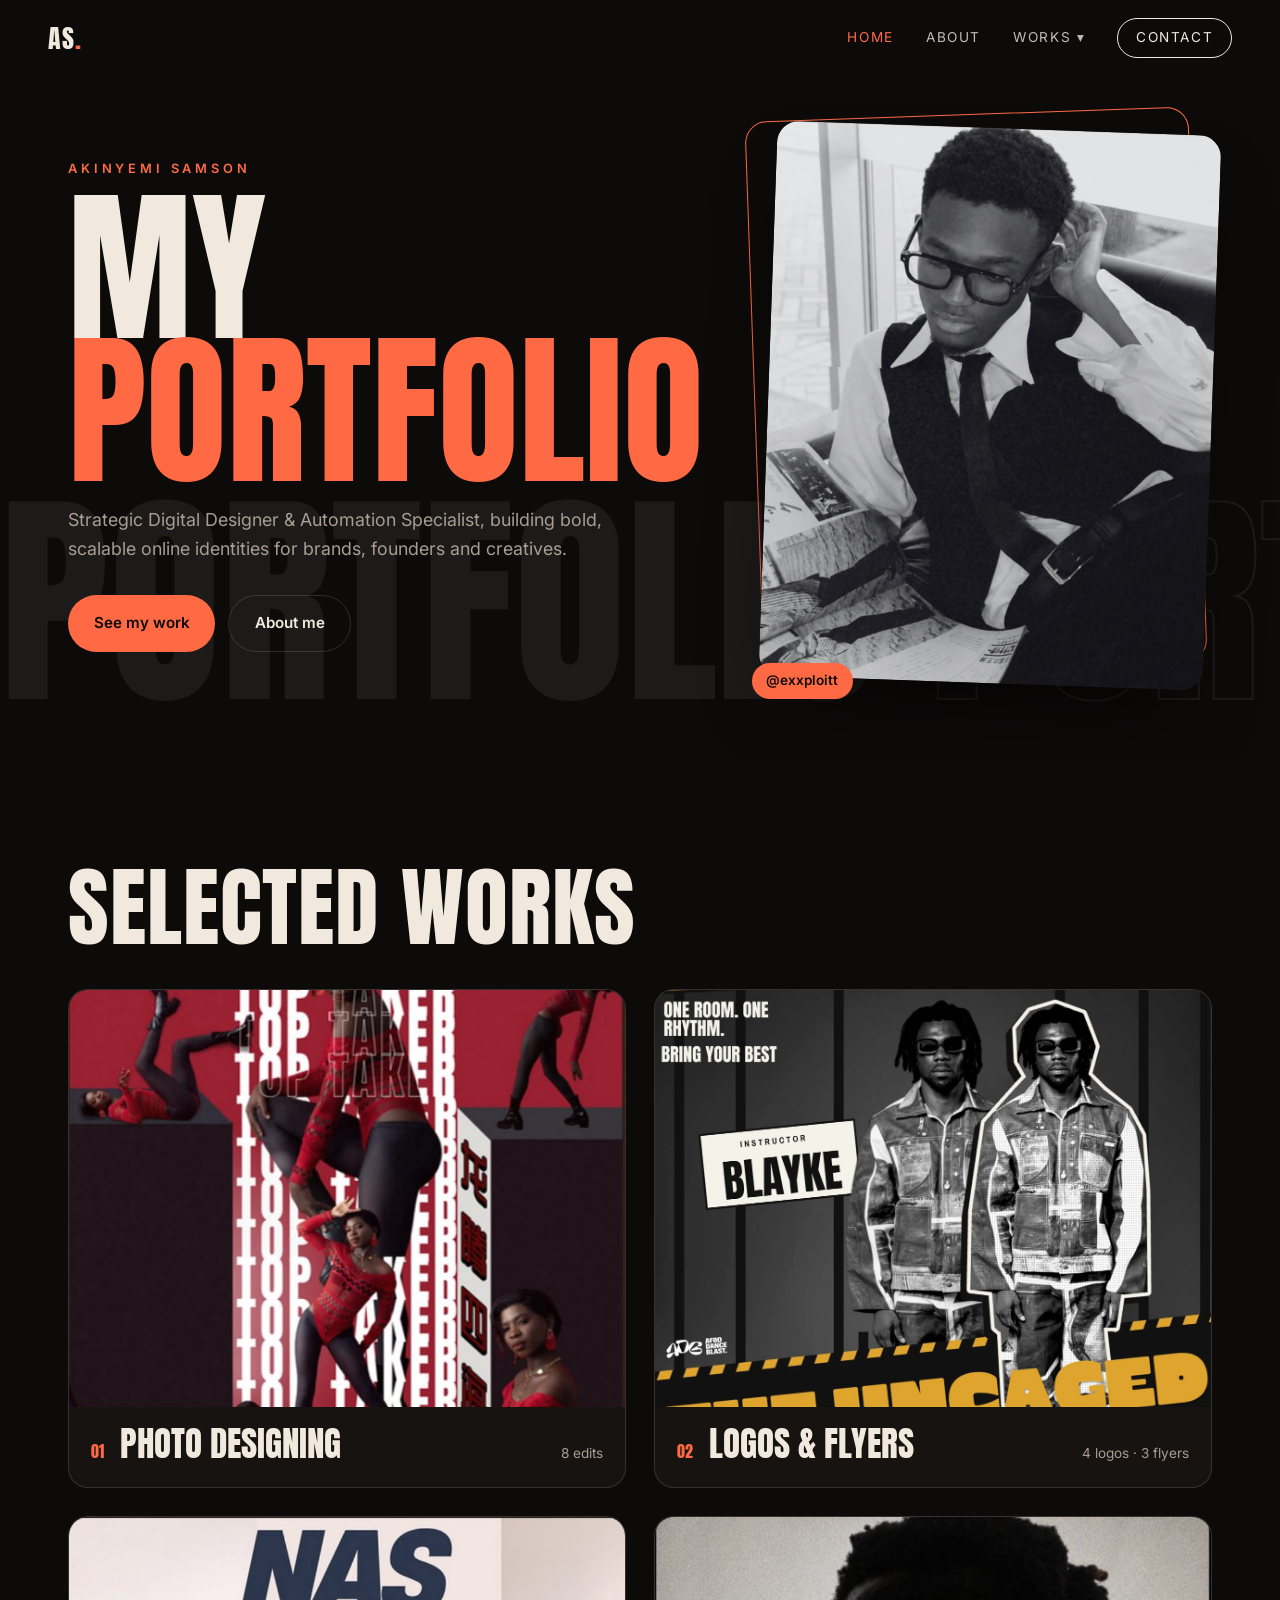
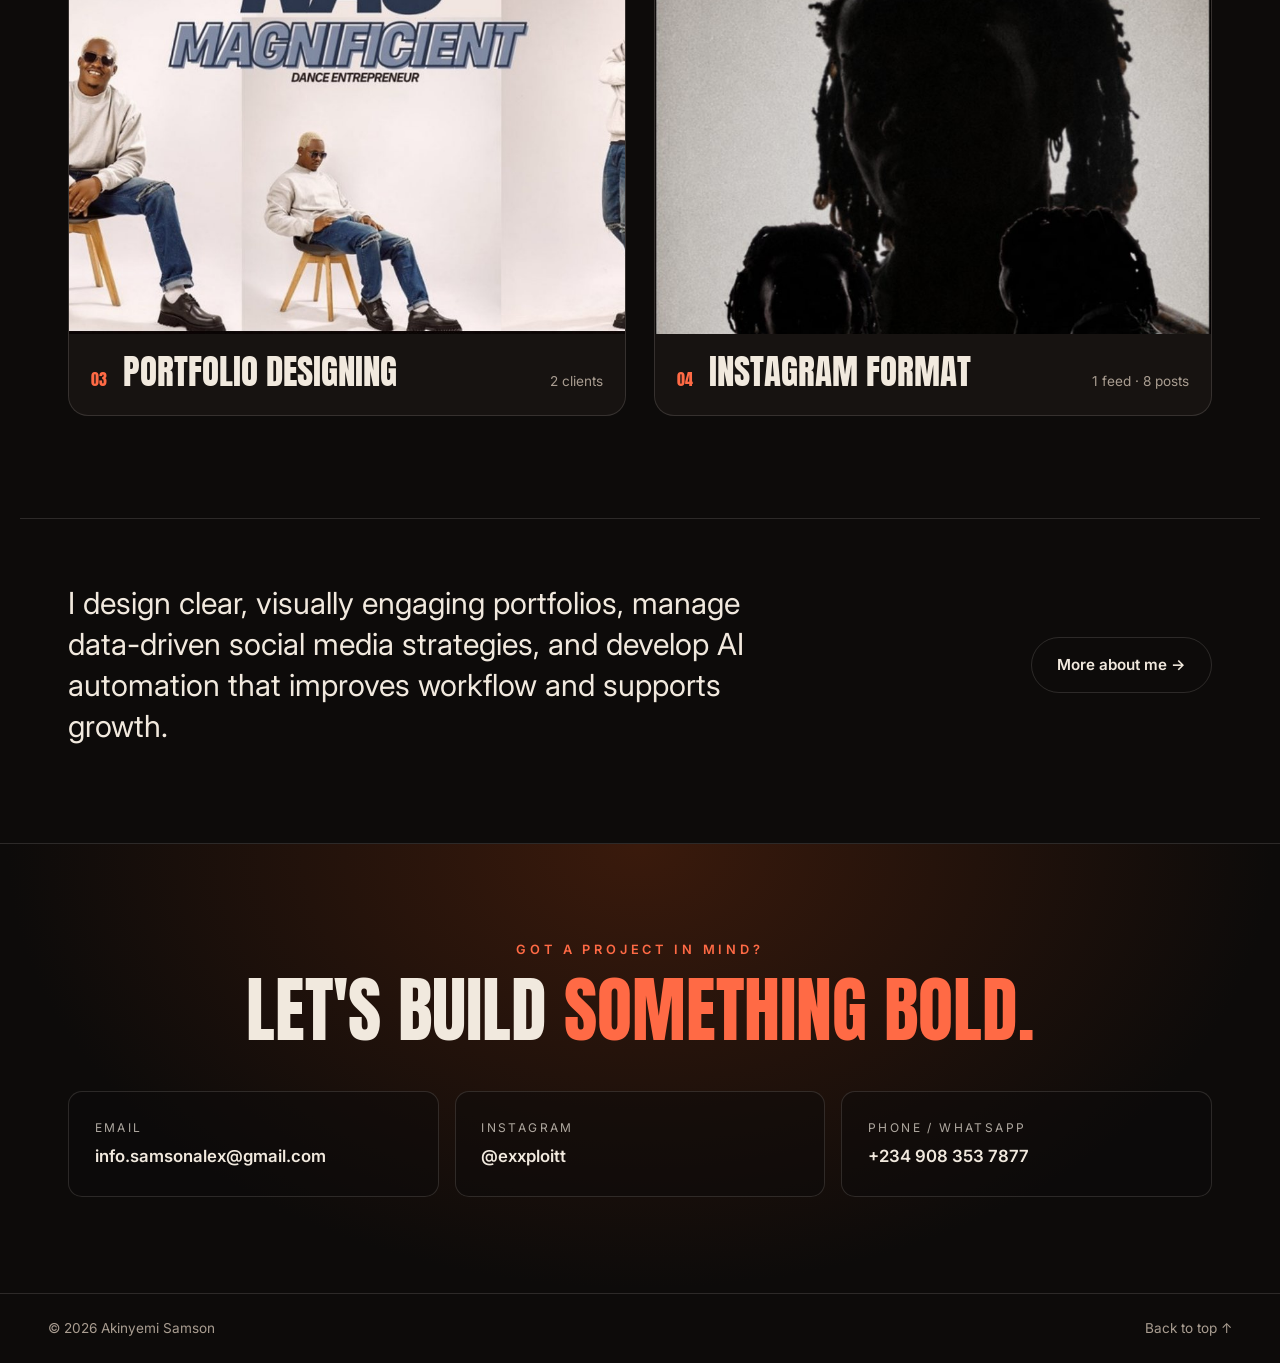
==== index.html @ 9a8104a0 "Split portfolio into separate pages with Works dropdown Home, About, Contact and one page per work c" ====
<!doctype html>
<html lang="en">
<head>
  <meta charset="utf-8" />
  <meta name="viewport" content="width=device-width, initial-scale=1" />
  <title>Akinyemi Samson — Portfolio</title>
  <meta name="description" content="Strategic Digital Designer and Automation Specialist. Brand rebranding, photo design, portfolios, websites and AI automation." />
  <meta property="og:title" content="Akinyemi Samson — Portfolio" />
  <meta property="og:description" content="Strategic Digital Designer and Automation Specialist. Brand rebranding, photo design, portfolios, websites and AI automation." />
  <meta property="og:image" content="assets/img/portrait.jpg" />
  <link rel="preconnect" href="https://fonts.googleapis.com" />
  <link rel="preconnect" href="https://fonts.gstatic.com" crossorigin />
  <link href="https://fonts.googleapis.com/css2?family=Anton&family=Inter:wght@400;500;600&display=swap" rel="stylesheet" />
  <link rel="stylesheet" href="styles.css" />
</head>
<body>
  <span id="top"></span>
  <header class="nav" id="nav">
    <a href="index.html" class="nav__logo">AS<span>.</span></a>
    <button class="nav__toggle" aria-label="Open menu" aria-expanded="false">
      <span></span><span></span>
    </button>
    <nav class="nav__links" aria-label="Main">
      <a href="index.html" aria-current="page">Home</a>
      <a href="about.html">About</a>
      <div class="nav__group">
        <button class="nav__works" aria-expanded="false" aria-haspopup="true">Works <span aria-hidden="true">▾</span></button>
        <ul class="nav__sub">
          <li><a href="photo-designing.html">Photo Designing</a></li>
          <li><a href="logos-flyers.html">Logos &amp; Flyers</a></li>
          <li><a href="portfolio-designing.html">Portfolio Designing</a></li>
          <li><a href="instagram-format.html">Instagram Format</a></li>
        </ul>
      </div>
      <a href="contact.html" class="nav__cta">Contact</a>
    </nav>
  </header>
  <main>
    <section class="hero">
      <div class="hero__marquee" aria-hidden="true">
        <div class="marquee__track">
          <span>PORTFOLIO</span><span class="outline">PORTFOLIO</span><span>PORTFOLIO</span><span class="outline">PORTFOLIO</span>
          <span>PORTFOLIO</span><span class="outline">PORTFOLIO</span><span>PORTFOLIO</span><span class="outline">PORTFOLIO</span>
        </div>
      </div>
      <div class="hero__inner">
        <div class="hero__text">
          <p class="eyebrow reveal">Akinyemi Samson</p>
          <h1 class="hero__title reveal">My<br /><span>Portfolio</span></h1>
          <p class="hero__sub reveal">Strategic Digital Designer &amp; Automation Specialist, building bold, scalable online identities for brands, founders and creatives.</p>
          <div class="hero__actions reveal">
            <a href="#works" class="btn btn--solid">See my work</a>
            <a href="about.html" class="btn btn--ghost">About me</a>
          </div>
        </div>
        <figure class="hero__photo reveal">
          <div class="frame">
            <img src="assets/img/portrait.jpg" alt="Portrait of Akinyemi Samson" onerror="this.parentElement.classList.add('is-empty')" />
            <span class="frame__label">portrait.jpg</span>
          </div>
          <figcaption>@exxploitt</figcaption>
        </figure>
      </div>
    </section>

    <section class="works" id="works">
      <div class="container">
        <h2 class="section-title reveal">Selected Works</h2>
        <div class="work-cards">
          <a class="work-card reveal" href="photo-designing.html">
            <div class="work-card__img"><img src="assets/img/photo/07.jpg" alt="" loading="lazy" /></div>
            <div class="work-card__meta">
              <span class="work-card__num">01</span>
              <h3>Photo Designing</h3>
              <span class="work-card__count">8 edits</span>
            </div>
          </a>
          <a class="work-card reveal" href="logos-flyers.html">
            <div class="work-card__img"><img src="assets/img/logos/flyer-3.jpg" alt="" loading="lazy" /></div>
            <div class="work-card__meta">
              <span class="work-card__num">02</span>
              <h3>Logos &amp; Flyers</h3>
              <span class="work-card__count">4 logos · 3 flyers</span>
            </div>
          </a>
          <a class="work-card reveal" href="portfolio-designing.html">
            <div class="work-card__img"><img src="assets/img/portfolio/nasir-1.jpg" alt="" loading="lazy" /></div>
            <div class="work-card__meta">
              <span class="work-card__num">03</span>
              <h3>Portfolio Designing</h3>
              <span class="work-card__count">2 clients</span>
            </div>
          </a>
          <a class="work-card reveal" href="instagram-format.html">
            <div class="work-card__img"><img src="assets/img/instagram/mockup.jpg" alt="" loading="lazy" /></div>
            <div class="work-card__meta">
              <span class="work-card__num">04</span>
              <h3>Instagram Format</h3>
              <span class="work-card__count">1 feed · 8 posts</span>
            </div>
          </a>
        </div>
      </div>
    </section>

    <section class="teaser">
      <div class="container teaser__inner">
        <p class="teaser__quote reveal">I design clear, visually engaging portfolios, manage data-driven social media strategies, and develop AI automation that improves workflow and supports growth.</p>
        <a href="about.html" class="btn btn--ghost reveal">More about me →</a>
      </div>
    </section>
    <section class="contact contact--band">
      <div class="container">
        <p class="eyebrow reveal">Got a project in mind?</p>
        <h2 class="contact__title contact__title--sm reveal">Let's build <span>something bold.</span></h2>
        <div class="contact__links">
          <a class="contact__card reveal" href="mailto:info.samsonalex@gmail.com">
            <span class="contact__label">Email</span>
            <span class="contact__value">info.samsonalex@gmail.com</span>
          </a>
          <a class="contact__card reveal" href="https://instagram.com/exxploitt" target="_blank" rel="noopener">
            <span class="contact__label">Instagram</span>
            <span class="contact__value">@exxploitt</span>
          </a>
          <a class="contact__card reveal" href="https://wa.me/2349083537877" target="_blank" rel="noopener">
            <span class="contact__label">Phone / WhatsApp</span>
            <span class="contact__value">+234 908 353 7877</span>
          </a>
        </div>
      </div>
    </section>
  </main>

  <footer class="footer">
    <p>© <span id="year"></span> Akinyemi Samson</p>
    <a href="#top">Back to top ↑</a>
  </footer>

  <div class="lightbox" id="lightbox" aria-hidden="true">
    <button class="lightbox__close" aria-label="Close">×</button>
    <img alt="" />
  </div>

  <script src="script.js"></script>
</body>
</html>
---- styles.css ----
:root {
  --ink: #0d0b0a;
  --ink-2: #171311;
  --cream: #f1e9de;
  --muted: #a99d91;
  --rust: #7a3517;
  --rust-2: #a24a22;
  --coral: #ff6a45;
  --line: rgba(241, 233, 222, 0.14);
  --display: "Anton", Impact, "Arial Narrow", sans-serif;
  --body: "Inter", system-ui, -apple-system, sans-serif;
  --gutter: clamp(16px, 4vw, 48px);
  --radius: 14px;
}

* { box-sizing: border-box; margin: 0; padding: 0; }
html { scroll-behavior: smooth; }
body {
  background: var(--ink);
  color: var(--cream);
  font-family: var(--body);
  line-height: 1.6;
  overflow-x: hidden;
  -webkit-font-smoothing: antialiased;
}
img { display: block; max-width: 100%; }
a { color: inherit; text-decoration: none; }
button { font: inherit; color: inherit; background: none; border: 0; cursor: pointer; }

.container { width: min(1240px, 100%); margin: 0 auto; padding: 0 var(--gutter); }
.eyebrow { font-size: .8rem; letter-spacing: .3em; text-transform: uppercase; color: var(--coral); font-weight: 600; }
.section-title {
  font-family: var(--display); font-weight: 400; text-transform: uppercase;
  font-size: clamp(2.6rem, 7vw, 5.5rem); line-height: .95; letter-spacing: .01em;
}

/* ---------- Buttons ---------- */
.btn {
  display: inline-flex; align-items: center; gap: .5rem;
  padding: .95rem 1.6rem; border-radius: 999px;
  font-weight: 600; font-size: .95rem; transition: transform .25s, background .25s, color .25s;
}
.btn:hover { transform: translateY(-2px); }
.btn--solid { background: var(--coral); color: var(--ink); }
.btn--solid:hover { background: var(--cream); }
.btn--ghost { border: 1px solid var(--line); }
.btn--ghost:hover { border-color: var(--cream); }

/* ---------- Nav ---------- */
.nav {
  position: fixed; inset: 0 0 auto 0; z-index: 50;
  display: flex; align-items: center; justify-content: space-between;
  padding: 1.1rem var(--gutter);
  transition: background .3s, padding .3s, backdrop-filter .3s;
}
.nav.is-scrolled { background: rgba(13, 11, 10, .78); backdrop-filter: blur(12px); padding-block: .75rem; border-bottom: 1px solid var(--line); }
.nav__logo { font-family: var(--display); font-size: 1.6rem; letter-spacing: .04em; }
.nav__logo span { color: var(--coral); }
.nav__links { display: flex; gap: 2rem; align-items: center; font-size: .85rem; text-transform: uppercase; letter-spacing: .12em; }
.nav__links a { position: relative; opacity: .8; transition: opacity .2s; }
.nav__links a:hover { opacity: 1; }
.nav__links a:not(.nav__cta)::after {
  content: ""; position: absolute; left: 0; bottom: -4px; height: 1px; width: 100%;
  background: var(--coral); transform: scaleX(0); transform-origin: left; transition: transform .3s;
}
.nav__links a:hover::after { transform: scaleX(1); }
.nav__cta { border: 1px solid var(--cream); padding: .5rem 1.1rem; border-radius: 999px; opacity: 1 !important; }
.nav__cta:hover { background: var(--cream); color: var(--ink); }
.nav__toggle { display: none; width: 32px; height: 24px; position: relative; }
.nav__toggle span { position: absolute; left: 0; right: 0; height: 2px; background: var(--cream); transition: transform .3s, top .3s; }
.nav__toggle span:first-child { top: 6px; }
.nav__toggle span:last-child { top: 16px; }

/* ---------- Image frames ---------- */
.frame {
  position: relative; overflow: hidden; border-radius: var(--radius);
  background: var(--ink-2); max-width: 100%;
}
.frame img { width: 100%; height: 100%; object-fit: cover; transition: transform .6s cubic-bezier(.2,.7,.2,1); }
.frame__label { display: none; }
.frame.is-empty {
  min-height: 220px;
  background:
    repeating-linear-gradient(135deg, transparent 0 14px, rgba(241,233,222,.04) 14px 15px),
    linear-gradient(160deg, #241b16, #120f0d);
  border: 1px dashed rgba(241,233,222,.18);
  display: grid; place-items: center;
}
.frame.is-empty img { display: none; }
.frame.is-empty .frame__label { display: block; font-size: .75rem; color: var(--muted); letter-spacing: .08em; }

/* ---------- Hero ---------- */
.hero { position: relative; min-height: 100vh; min-height: 100svh; display: flex; flex-direction: column; justify-content: center; padding: 7rem 0 4rem; overflow: hidden; }
.hero__marquee { position: absolute; inset: auto 0 6%; opacity: .07; pointer-events: none; }
.marquee__track { display: flex; gap: 3rem; width: max-content; animation: marquee 40s linear infinite; }
.marquee__track span { font-family: var(--display); font-size: clamp(6rem, 18vw, 16rem); line-height: 1; }
.marquee__track .outline { color: transparent; -webkit-text-stroke: 2px var(--cream); }
@keyframes marquee { to { transform: translateX(-50%); } }

.hero__inner {
  width: min(1240px, 100%); margin: 0 auto; padding: 0 var(--gutter);
  display: grid; grid-template-columns: 1.25fr 1fr; gap: clamp(2rem, 5vw, 5rem); align-items: center;
  position: relative;
}
.hero__title {
  font-family: var(--display); font-weight: 400; text-transform: uppercase;
  font-size: clamp(4.2rem, 13vw, 11rem); line-height: .86; margin: 1rem 0 1.5rem;
}
.hero__title span { color: var(--coral); }
.hero__sub { max-width: 34rem; color: var(--muted); font-size: clamp(1rem, 1.4vw, 1.15rem); }
.hero__actions { display: flex; flex-wrap: wrap; gap: .8rem; margin-top: 2rem; }
.hero__photo { position: relative; }
.hero__photo .frame { aspect-ratio: 4/5; border-radius: 22px; transform: rotate(2deg); box-shadow: 0 40px 80px -30px rgba(0,0,0,.8); }
.hero__photo::before {
  content: ""; position: absolute; inset: -14px 14px 14px -14px; border: 1px solid var(--coral); border-radius: 22px; transform: rotate(-2deg);
}
.hero__photo figcaption {
  position: absolute; bottom: -1rem; left: -1rem; background: var(--coral); color: var(--ink);
  font-weight: 600; font-size: .85rem; padding: .45rem .9rem; border-radius: 999px;
}
.hero__scroll { position: absolute; bottom: 1.5rem; left: 50%; transform: translateX(-50%); font-size: .75rem; letter-spacing: .25em; text-transform: uppercase; color: var(--muted); animation: bob 2s ease-in-out infinite; }
@keyframes bob { 50% { transform: translate(-50%, 6px); } }

/* ---------- About ---------- */
.about { padding: clamp(5rem, 10vw, 9rem) 0; background: linear-gradient(180deg, var(--ink), #1a110c 60%, var(--ink)); }
.about__grid { display: grid; grid-template-columns: .8fr 1.2fr; gap: clamp(2rem, 6vw, 6rem); align-items: center; }
.about__photo .frame { aspect-ratio: 3/4; }
.about__text .section-title { margin-bottom: 1.5rem; }
.about__text p { color: var(--muted); margin-bottom: 1.1rem; max-width: 40rem; }
.about__text .lead { color: var(--cream); font-size: clamp(1.15rem, 1.8vw, 1.45rem); line-height: 1.45; }

.services { display: grid; grid-template-columns: repeat(4, minmax(0, 1fr)); gap: 1px; margin-top: clamp(4rem, 8vw, 6rem); background: var(--line); border: 1px solid var(--line); border-radius: var(--radius); overflow: hidden; }
.service { background: var(--ink); padding: 2rem 1.6rem; transition: background .3s; }
.service:hover { background: var(--rust); }
.service__num { font-family: var(--display); color: var(--coral); font-size: 1.1rem; }
.service:hover .service__num { color: var(--cream); }
.service h3 { font-family: var(--display); font-weight: 400; text-transform: uppercase; font-size: 1.5rem; margin: .8rem 0 .5rem; line-height: 1.1; }
.service p { color: var(--muted); font-size: .92rem; }
.service:hover p { color: var(--cream); }

/* ---------- Works ---------- */
.works { padding: clamp(4rem, 8vw, 7rem) 0; }

.work-group { margin-bottom: clamp(4rem, 8vw, 6rem); }
.group-title {
  font-family: var(--display); font-weight: 400; text-transform: uppercase;
  font-size: clamp(1.8rem, 4vw, 3rem); display: flex; align-items: baseline; gap: 1rem;
  padding-bottom: 1rem; margin-bottom: 2rem; border-bottom: 1px solid var(--line);
}
.group-title span { font-size: .45em; color: var(--coral); }

.tile { cursor: zoom-in; }
.tile:hover .frame img { transform: scale(1.05); }
.tile figcaption { margin-top: .7rem; font-size: .85rem; color: var(--muted); text-transform: uppercase; letter-spacing: .1em; }

.masonry { columns: 4 220px; column-gap: 1rem; }
.masonry .tile { break-inside: avoid; margin-bottom: 1rem; }
.masonry .frame { height: auto; }

.work-group--rust {
  background: linear-gradient(160deg, var(--rust), #4b200d);
  border-radius: 24px; padding: clamp(1.5rem, 4vw, 3rem);
}
.work-group--rust .group-title { border-color: rgba(241,233,222,.25); }
.work-group--rust .group-title span { color: var(--cream); }
.logos { display: grid; grid-template-columns: repeat(4, minmax(0, 1fr)); gap: 1rem; margin-bottom: 1.5rem; }
.logo-tile { cursor: zoom-in; }
.logo-tile .frame { aspect-ratio: 372/538; box-shadow: 0 20px 40px -20px rgba(0,0,0,.6); }
.logo-tile:hover .frame img { transform: scale(1.05); }
.logo-tile .frame.is-empty { background: rgba(0,0,0,.25); }
.flyers { display: grid; grid-template-columns: repeat(3, minmax(0, 1fr)); gap: 1.5rem; }
.flyers .frame { aspect-ratio: 4/5; }
.flyers figcaption { color: var(--cream); opacity: .8; }

.case { padding: clamp(1.5rem, 3vw, 2.5rem); border: 1px solid var(--line); border-radius: 24px; margin-bottom: 1.5rem; background: var(--ink-2); }
.case__head { display: flex; flex-wrap: wrap; align-items: baseline; justify-content: space-between; gap: .5rem; margin-bottom: 1.5rem; }
.case__head h2 { font-family: var(--display); font-weight: 400; text-transform: uppercase; font-size: clamp(1.8rem, 4.5vw, 3.2rem); line-height: 1; }
.case__head p { color: var(--coral); text-transform: uppercase; letter-spacing: .2em; font-size: .8rem; font-weight: 600; }
.case__grid { display: grid; grid-template-columns: repeat(2, minmax(0, 1fr)); gap: 1rem; }
.case__grid .frame { aspect-ratio: 16/9; }

.insta { display: grid; grid-template-columns: minmax(0, 1fr) minmax(0, 2fr); gap: clamp(1.5rem, 4vw, 3rem); align-items: center; }
.insta__mockup .frame { border-radius: 28px; }
.insta__grid { display: grid; grid-template-columns: repeat(4, minmax(0, 1fr)); gap: 1rem; }
.insta__grid .frame { aspect-ratio: 418/522; border-radius: 10px; }

/* ---------- Contact ---------- */
.contact { padding: clamp(5rem, 10vw, 9rem) 0; background: radial-gradient(ellipse at top, #3a1a0c, var(--ink) 70%); text-align: center; }
.contact__title { font-family: var(--display); font-weight: 400; text-transform: uppercase; font-size: clamp(3rem, 10vw, 8rem); line-height: .92; margin: 1rem 0 3rem; }
.contact__title span { color: var(--coral); }
.contact__links { display: grid; grid-template-columns: repeat(3, minmax(0, 1fr)); gap: 1rem; text-align: left; }
.contact__card { display: flex; flex-direction: column; gap: .4rem; padding: 1.6rem; border: 1px solid var(--line); border-radius: var(--radius); background: rgba(13,11,10,.5); transition: all .3s; }
.contact__card:hover { background: var(--coral); color: var(--ink); border-color: var(--coral); transform: translateY(-4px); }
.contact__label { font-size: .75rem; letter-spacing: .2em; text-transform: uppercase; opacity: .7; }
.contact__value { font-weight: 600; font-size: 1.05rem; word-break: break-word; }

.footer { display: flex; justify-content: space-between; flex-wrap: wrap; gap: 1rem; padding: 1.5rem var(--gutter); border-top: 1px solid var(--line); color: var(--muted); font-size: .85rem; }
.footer a:hover { color: var(--cream); }

/* ---------- Lightbox ---------- */
.lightbox { position: fixed; inset: 0; z-index: 100; background: rgba(0,0,0,.92); display: grid; place-items: center; padding: 2rem; opacity: 0; pointer-events: none; transition: opacity .3s; }
.lightbox.is-open { opacity: 1; pointer-events: auto; }
.lightbox img { max-width: 100%; max-height: 90vh; border-radius: 10px; object-fit: contain; }
.lightbox__close { position: absolute; top: 1rem; right: 1.25rem; font-size: 2.4rem; line-height: 1; }

/* ---------- Multi-page additions ---------- */
.nav__links a[aria-current="page"] { opacity: 1; color: var(--coral); }
.nav__cta[aria-current="page"] { background: var(--cream); color: var(--ink); }
.nav__group { position: relative; }
.nav__works { text-transform: uppercase; letter-spacing: .12em; font-size: .85rem; opacity: .8; display: inline-flex; gap: .35rem; align-items: center; }
.nav__works:hover, .nav__group.is-current .nav__works { opacity: 1; }
.nav__group.is-current .nav__works { color: var(--coral); }
.nav__sub {
  list-style: none; position: absolute; top: calc(100% + .9rem); left: 50%; translate: -50% 0;
  min-width: 230px; padding: .5rem; background: var(--ink-2); border: 1px solid var(--line); border-radius: 12px;
  box-shadow: 0 24px 50px -20px rgba(0,0,0,.8);
  opacity: 0; visibility: hidden; transform: translateY(-6px); transition: opacity .2s, transform .2s, visibility .2s;
}
.nav__sub::before { content: ""; position: absolute; inset: -1rem 0 auto; height: 1rem; }
.nav__group:hover .nav__sub, .nav__group:focus-within .nav__sub, .nav__group.is-open .nav__sub { opacity: 1; visibility: visible; transform: none; }
.nav__sub a { display: block; padding: .65rem .9rem; border-radius: 8px; text-transform: none; letter-spacing: .02em; font-size: .92rem; }
.nav__sub a::after { display: none; }
.nav__sub a:hover { background: rgba(241,233,222,.07); }
a:focus-visible, button:focus-visible { outline: 2px solid var(--coral); outline-offset: 3px; border-radius: 4px; }

.hero { min-height: auto; padding: 8rem 0 5rem; }

.page-head { padding: clamp(8rem, 14vw, 11rem) 0 clamp(2.5rem, 5vw, 4rem); background: radial-gradient(ellipse at top left, #3a1a0c, var(--ink) 65%); }
.page-head .eyebrow a { color: var(--muted); }
.page-head .eyebrow a:hover { color: var(--cream); }
.page-head__title { font-family: var(--display); font-weight: 400; text-transform: uppercase; font-size: clamp(3.2rem, 11vw, 9rem); line-height: .9; margin: .8rem 0 1.2rem; text-wrap: balance; }
.page-head__intro { color: var(--muted); max-width: 40rem; font-size: clamp(1rem, 1.5vw, 1.2rem); }
.work-body { padding: clamp(2rem, 5vw, 4rem) 0 clamp(4rem, 8vw, 6rem); }
.work-body .logos { margin-bottom: clamp(3rem, 6vw, 4.5rem); }
.work-body .group-title { margin-top: 0; }

.works .section-title { margin-bottom: 2.5rem; }
.work-cards { display: grid; grid-template-columns: repeat(2, minmax(0, 1fr)); gap: clamp(1rem, 2.5vw, 1.75rem); }
.work-card { position: relative; display: block; border-radius: 20px; overflow: hidden; background: var(--ink-2); border: 1px solid var(--line); }
.work-card__img { aspect-ratio: 4/3; overflow: hidden; }
.work-card__img img { width: 100%; height: 100%; object-fit: cover; object-position: center 25%; transition: transform .7s cubic-bezier(.2,.7,.2,1), filter .5s; filter: saturate(.85); }
.work-card:hover .work-card__img img { transform: scale(1.05); filter: none; }
.work-card__meta { display: flex; align-items: baseline; gap: 1rem; flex-wrap: wrap; padding: 1.2rem 1.4rem 1.4rem; }
.work-card__num { font-family: var(--display); color: var(--coral); }
.work-card h3 { font-family: var(--display); font-weight: 400; text-transform: uppercase; font-size: clamp(1.5rem, 3vw, 2.2rem); line-height: 1; flex: 1; min-width: 0; }
.work-card__count { color: var(--muted); font-size: .85rem; }
.work-card:hover h3 { color: var(--coral); }

.teaser { padding: 0 0 clamp(4rem, 8vw, 6rem); }
.teaser__inner { display: flex; flex-wrap: wrap; align-items: center; justify-content: space-between; gap: 2rem; border-top: 1px solid var(--line); padding-top: clamp(2.5rem, 5vw, 4rem); }
.teaser__quote { font-size: clamp(1.2rem, 2.4vw, 1.9rem); line-height: 1.35; max-width: 46rem; min-width: 0; }

.next { display: grid; grid-template-columns: minmax(0, 1fr) minmax(0, 1fr); align-items: center; margin-top: clamp(3rem, 6vw, 5rem); border: 1px solid var(--line); border-radius: 24px; overflow: hidden; background: var(--ink-2); transition: border-color .3s; }
.next:hover { border-color: var(--coral); }
.next__text { padding: clamp(1.5rem, 4vw, 3rem); display: flex; flex-direction: column; gap: .6rem; }
.next__title { font-family: var(--display); text-transform: uppercase; font-size: clamp(1.8rem, 4.5vw, 3.4rem); line-height: 1; }
.next:hover .next__title { color: var(--coral); }
.next__img { height: clamp(220px, 26vw, 340px); overflow: hidden; }
.next__img img { width: 100%; height: 100%; object-fit: cover; object-position: center 25%; transition: transform .7s; }
.next:hover .next__img img { transform: scale(1.05); }

.contact--band { padding: clamp(4rem, 8vw, 6rem) 0; border-top: 1px solid var(--line); }
.contact__title--sm { font-size: clamp(2.4rem, 6vw, 4.5rem); }
.contact--page { min-height: 80vh; display: flex; align-items: center; padding-top: clamp(8rem, 14vw, 11rem); }
.contact--page .container { width: min(1240px, 100%); }
.contact__intro { color: var(--muted); max-width: 36rem; margin: -1.5rem auto 3rem; }
.about--page { padding-top: clamp(8rem, 14vw, 10rem); }
.about--page .group-title { margin-top: clamp(4rem, 8vw, 6rem); }
.about--page .services { margin-top: 0; }

@media (max-width: 760px) {
  .nav__group { display: flex; flex-direction: column; align-items: center; gap: .6rem; }
  .nav__works { font-size: 1.1rem; pointer-events: none; }
  .nav__works span { display: none; }
  .nav__sub { position: static; translate: none; opacity: 1; visibility: visible; transform: none; background: none; border: 0; box-shadow: none; padding: 0; min-width: 0; text-align: center; }
  .nav__sub::before { display: none; }
  .nav__sub a { padding: .35rem; color: var(--muted); font-size: 1rem; }
  .work-cards, .next { grid-template-columns: minmax(0, 1fr); }
  .next__img { height: 200px; order: -1; }
}

/* ---------- Reveal animation ---------- */
.reveal { opacity: 0; transform: translateY(28px); transition: opacity .8s ease, transform .8s cubic-bezier(.2,.7,.2,1); }
.reveal.is-visible { opacity: 1; transform: none; }
@media (prefers-reduced-motion: reduce) {
  .reveal { opacity: 1; transform: none; transition: none; }
  .marquee__track, .hero__scroll { animation: none; }
  html { scroll-behavior: auto; }
}

/* ---------- Responsive ---------- */
@media (max-width: 960px) {
  .services { grid-template-columns: repeat(2, minmax(0, 1fr)); }
  .contact__links { grid-template-columns: minmax(0, 1fr); }
}
@media (max-width: 760px) {
  .nav__toggle { display: block; z-index: 2; }
  .nav__links {
    position: fixed; inset: 0; flex-direction: column; justify-content: center; gap: 2rem;
    background: var(--ink); font-size: 1.1rem; transform: translateY(-100%); transition: transform .4s cubic-bezier(.2,.7,.2,1);
  }
  .nav.is-open .nav__links { transform: none; }
  .nav.is-open .nav__toggle span:first-child { top: 11px; transform: rotate(45deg); }
  .nav.is-open .nav__toggle span:last-child { top: 11px; transform: rotate(-45deg); }

  .hero__inner { grid-template-columns: minmax(0, 1fr); }
  .hero__photo { max-width: 360px; margin: 1rem auto 0; width: 85%; }
  .about__grid { grid-template-columns: minmax(0, 1fr); }
  .about__photo { max-width: 420px; }
  .services { grid-template-columns: minmax(0, 1fr); }
  .logos { grid-template-columns: repeat(2, minmax(0, 1fr)); }
  .flyers, .case__grid { grid-template-columns: minmax(0, 1fr); }
  .masonry { columns: 2 140px; }
  .insta { grid-template-columns: minmax(0, 1fr); }
  .insta__mockup { max-width: 340px; margin: 0 auto; }
  .insta__grid { grid-template-columns: repeat(2, minmax(0, 1fr)); }
}
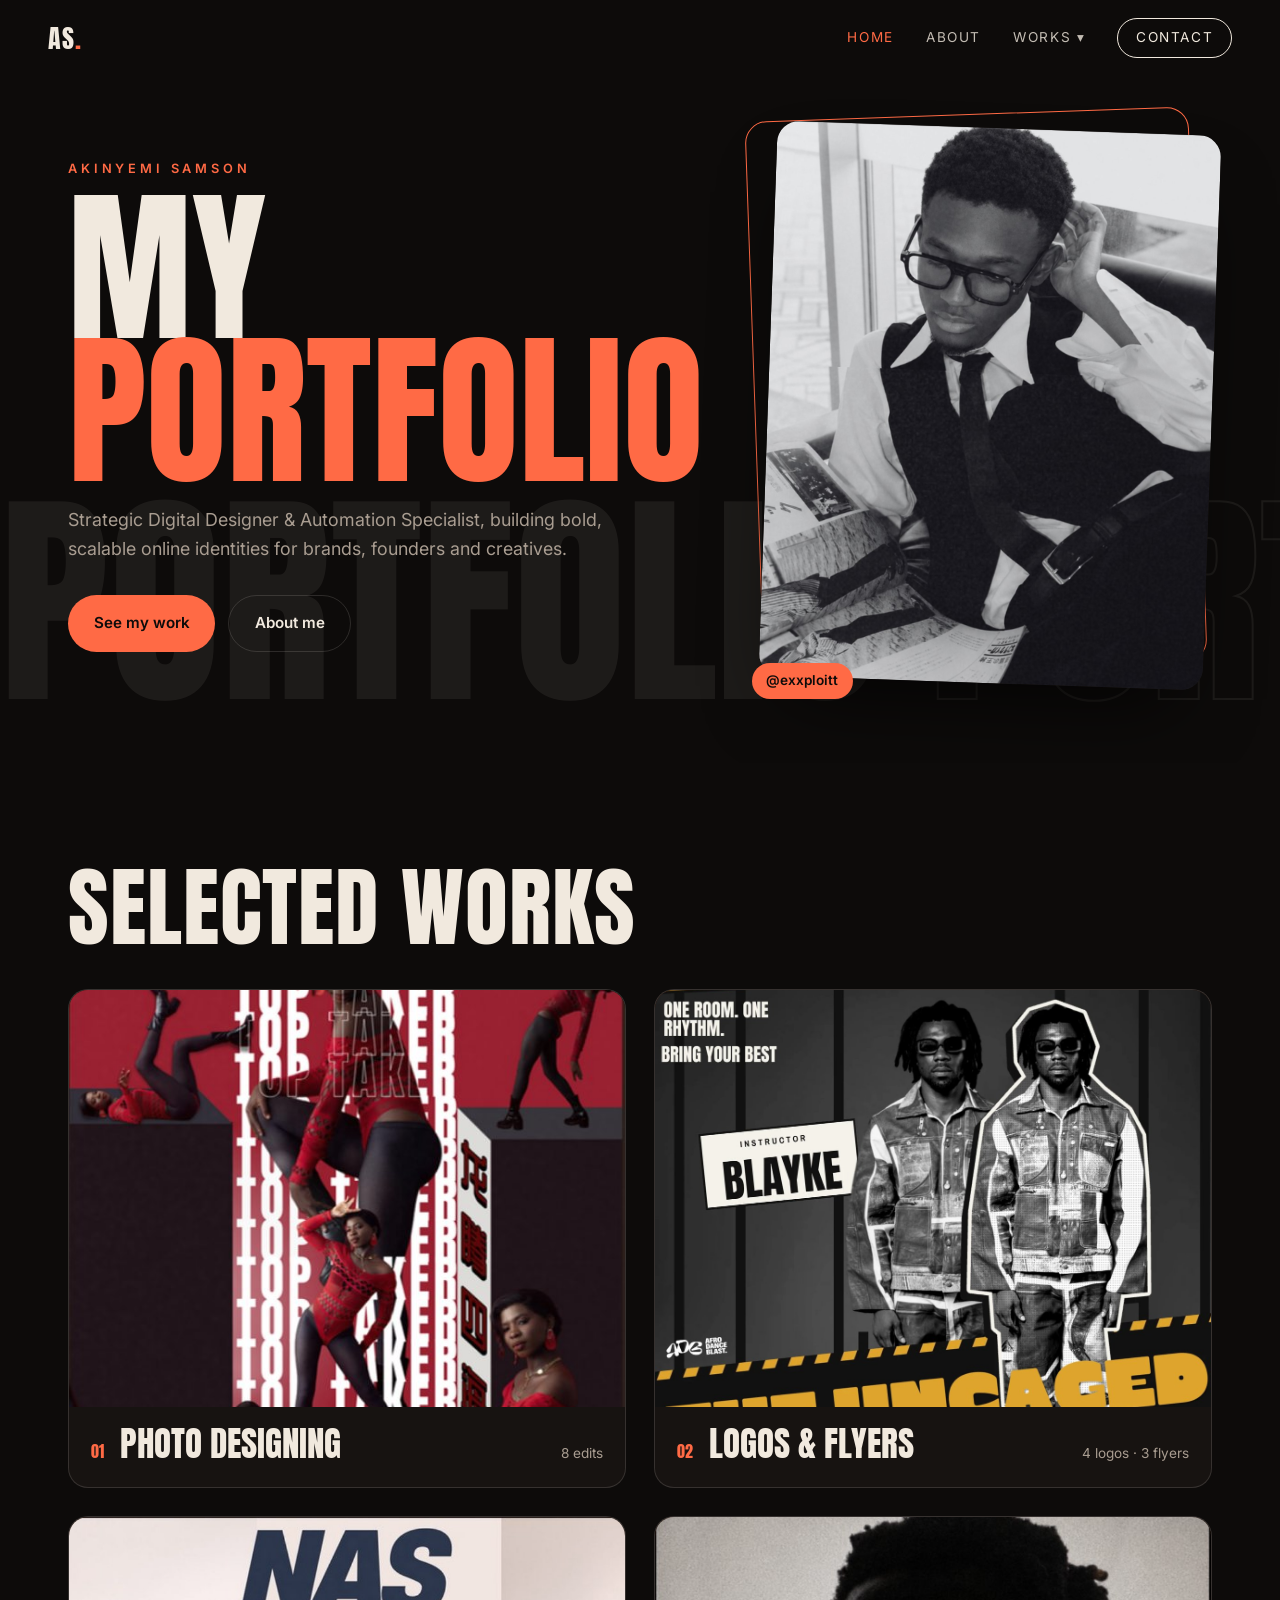
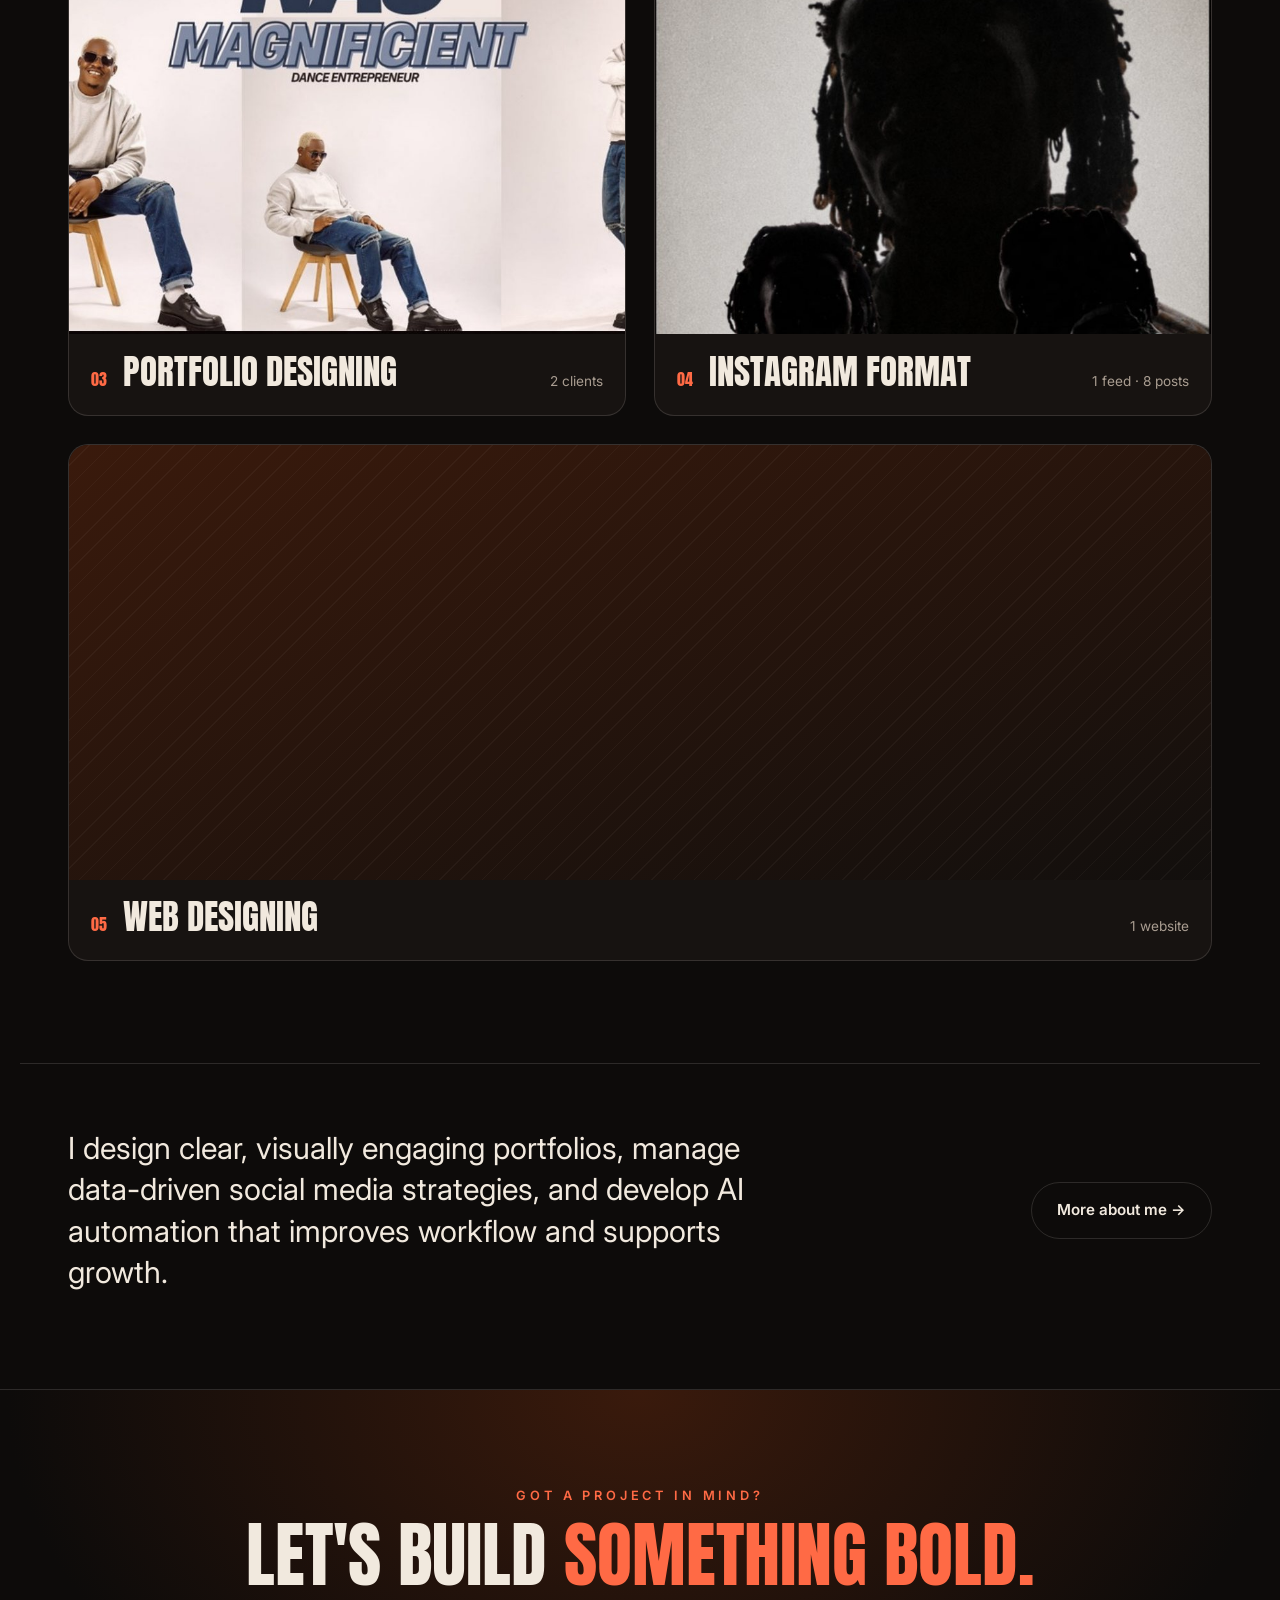
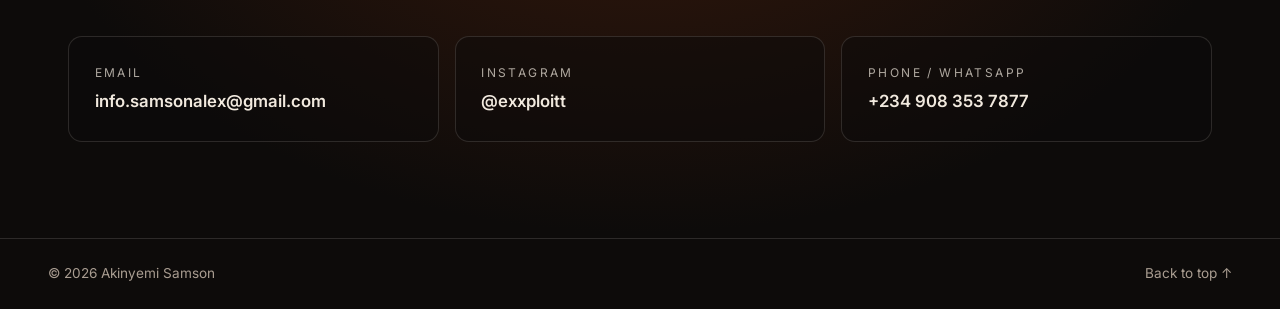
==== commit 01050c36: "Add Web Designing page with Dancers Asylum project Co-Authored-By: Claude Opus 5.5 <noreply@anthropi" ====
--- a/index.html
+++ b/index.html
@@ -30,6 +30,7 @@
           <li><a href="logos-flyers.html">Logos &amp; Flyers</a></li>
           <li><a href="portfolio-designing.html">Portfolio Designing</a></li>
           <li><a href="instagram-format.html">Instagram Format</a></li>
+          <li><a href="web-designing.html">Web Designing</a></li>
         </ul>
       </div>
       <a href="contact.html" class="nav__cta">Contact</a>
@@ -68,7 +69,7 @@
         <h2 class="section-title reveal">Selected Works</h2>
         <div class="work-cards">
           <a class="work-card reveal" href="photo-designing.html">
-            <div class="work-card__img"><img src="assets/img/photo/07.jpg" alt="" loading="lazy" /></div>
+            <div class="work-card__img"><img src="assets/img/photo/07.jpg" alt="" loading="lazy" onerror="this.remove()" /></div>
             <div class="work-card__meta">
               <span class="work-card__num">01</span>
               <h3>Photo Designing</h3>
@@ -76,7 +77,7 @@
             </div>
           </a>
           <a class="work-card reveal" href="logos-flyers.html">
-            <div class="work-card__img"><img src="assets/img/logos/flyer-3.jpg" alt="" loading="lazy" /></div>
+            <div class="work-card__img"><img src="assets/img/logos/flyer-3.jpg" alt="" loading="lazy" onerror="this.remove()" /></div>
             <div class="work-card__meta">
               <span class="work-card__num">02</span>
               <h3>Logos &amp; Flyers</h3>
@@ -84,7 +85,7 @@
             </div>
           </a>
           <a class="work-card reveal" href="portfolio-designing.html">
-            <div class="work-card__img"><img src="assets/img/portfolio/nasir-1.jpg" alt="" loading="lazy" /></div>
+            <div class="work-card__img"><img src="assets/img/portfolio/nasir-1.jpg" alt="" loading="lazy" onerror="this.remove()" /></div>
             <div class="work-card__meta">
               <span class="work-card__num">03</span>
               <h3>Portfolio Designing</h3>
@@ -92,11 +93,19 @@
             </div>
           </a>
           <a class="work-card reveal" href="instagram-format.html">
-            <div class="work-card__img"><img src="assets/img/instagram/mockup.jpg" alt="" loading="lazy" /></div>
+            <div class="work-card__img"><img src="assets/img/instagram/mockup.jpg" alt="" loading="lazy" onerror="this.remove()" /></div>
             <div class="work-card__meta">
               <span class="work-card__num">04</span>
               <h3>Instagram Format</h3>
               <span class="work-card__count">1 feed · 8 posts</span>
+            </div>
+          </a>
+          <a class="work-card work-card--wide reveal" href="web-designing.html">
+            <div class="work-card__img"><img src="assets/img/web/dancersasylum-desktop.jpg" alt="" loading="lazy" onerror="this.remove()" /></div>
+            <div class="work-card__meta">
+              <span class="work-card__num">05</span>
+              <h3>Web Designing</h3>
+              <span class="work-card__count">1 website</span>
             </div>
           </a>
         </div>
--- a/styles.css
+++ b/styles.css
@@ -315,3 +315,56 @@
   .insta__mockup { max-width: 340px; margin: 0 auto; }
   .insta__grid { grid-template-columns: repeat(2, minmax(0, 1fr)); }
 }
+
+/* ---------- Instagram link cards ---------- */
+.ig-links { margin-top: clamp(3.5rem, 7vw, 5.5rem); }
+.ig-links__head { display: flex; flex-wrap: wrap; align-items: baseline; justify-content: space-between; gap: 1rem; border-bottom: 1px solid var(--line); margin-bottom: 2rem; }
+.ig-links__head .group-title { border: 0; margin: 0; padding-bottom: 1rem; }
+.ig-links__profile { color: var(--muted); font-size: .9rem; }
+.ig-links__profile:hover { color: var(--coral); }
+.ig-links__grid { display: grid; grid-template-columns: repeat(auto-fill, minmax(min(100%, 260px), 1fr)); gap: clamp(1rem, 2.5vw, 1.75rem); }
+.ig-card { display: flex; flex-direction: column; border: 1px solid var(--line); border-radius: 20px; overflow: hidden; background: var(--ink-2); transition: border-color .3s, transform .3s; }
+.ig-card:hover { border-color: var(--coral); transform: translateY(-4px); }
+.ig-card .frame { aspect-ratio: 4/5; border-radius: 0; }
+.ig-card:hover .frame img { transform: scale(1.04); }
+.ig-card__meta { display: grid; grid-template-columns: auto minmax(0, 1fr); gap: .3rem .8rem; align-items: center; padding: 1.1rem 1.2rem 1.3rem; }
+.ig-card__icon { display: grid; place-items: center; width: 36px; height: 36px; border-radius: 10px; background: var(--rust); color: var(--cream); }
+.ig-card__text h3 { font-family: var(--display); font-weight: 400; text-transform: uppercase; font-size: 1.35rem; line-height: 1.05; }
+.ig-card__text p { color: var(--muted); font-size: .85rem; }
+.ig-card__cta { grid-column: 1 / -1; margin-top: .6rem; font-size: .85rem; font-weight: 600; color: var(--coral); }
+.ig-card:hover .ig-card__cta { color: var(--cream); }
+
+/* ---------- Web Designing ---------- */
+.work-card--wide { grid-column: 1 / -1; }
+.work-card--wide .work-card__img { aspect-ratio: 21/8; }
+.work-card__img { background:
+  repeating-linear-gradient(135deg, transparent 0 14px, rgba(241,233,222,.04) 14px 15px),
+  linear-gradient(160deg, #3a1a0c, #120f0d); }
+.next__img { background: linear-gradient(160deg, #3a1a0c, #120f0d); }
+
+.site { display: grid; grid-template-columns: minmax(0, 1.5fr) minmax(0, 1fr); gap: clamp(2rem, 5vw, 4rem); align-items: center; padding: clamp(1.5rem, 4vw, 3rem); border: 1px solid var(--line); border-radius: 24px; background: var(--ink-2); }
+.site + .site { margin-top: 1.5rem; }
+.site__visual { position: relative; padding: 0 0 2.5rem 0; }
+.browser { border-radius: 12px; overflow: hidden; border: 1px solid var(--line); background: #000; box-shadow: 0 40px 70px -35px rgba(0,0,0,.9); }
+.browser__bar { display: flex; align-items: center; gap: 6px; padding: .6rem .8rem; background: #1f1a17; border-bottom: 1px solid var(--line); }
+.browser__bar span { width: 10px; height: 10px; border-radius: 50%; background: #4a3f39; }
+.browser__bar em { font-style: normal; font-size: .75rem; color: var(--muted); margin-left: .8rem; padding: .2rem .8rem; border-radius: 6px; background: rgba(241,233,222,.06); min-width: 0; overflow: hidden; text-overflow: ellipsis; white-space: nowrap; }
+.browser .frame { aspect-ratio: 16/10; border-radius: 0; }
+.browser .frame img { object-position: top; }
+.handset { position: absolute; right: -4%; bottom: 0; width: 26%; padding: 6px; border-radius: 22px; background: #000; border: 1px solid var(--line); box-shadow: 0 30px 50px -20px rgba(0,0,0,.9); }
+.handset .frame { aspect-ratio: 9/19; border-radius: 16px; }
+.handset .frame img { object-position: top; }
+.handset .frame.is-empty { min-height: 0; }
+.site__name { font-family: var(--display); font-weight: 400; text-transform: uppercase; font-size: clamp(2.2rem, 5vw, 3.6rem); line-height: .95; margin: .6rem 0 1rem; }
+.site__summary { color: var(--muted); margin-bottom: 1.2rem; }
+.site__points { list-style: none; display: grid; gap: .7rem; margin-bottom: 1.8rem; }
+.site__points li { padding-left: 1rem; border-left: 2px solid var(--coral); color: var(--muted); }
+.site__points strong { display: block; color: var(--cream); font-weight: 600; }
+
+@media (max-width: 860px) {
+  .site { grid-template-columns: minmax(0, 1fr); }
+  .handset { right: 0; width: 30%; }
+}
+@media (max-width: 760px) {
+  .work-card--wide .work-card__img { aspect-ratio: 4/3; }
+}
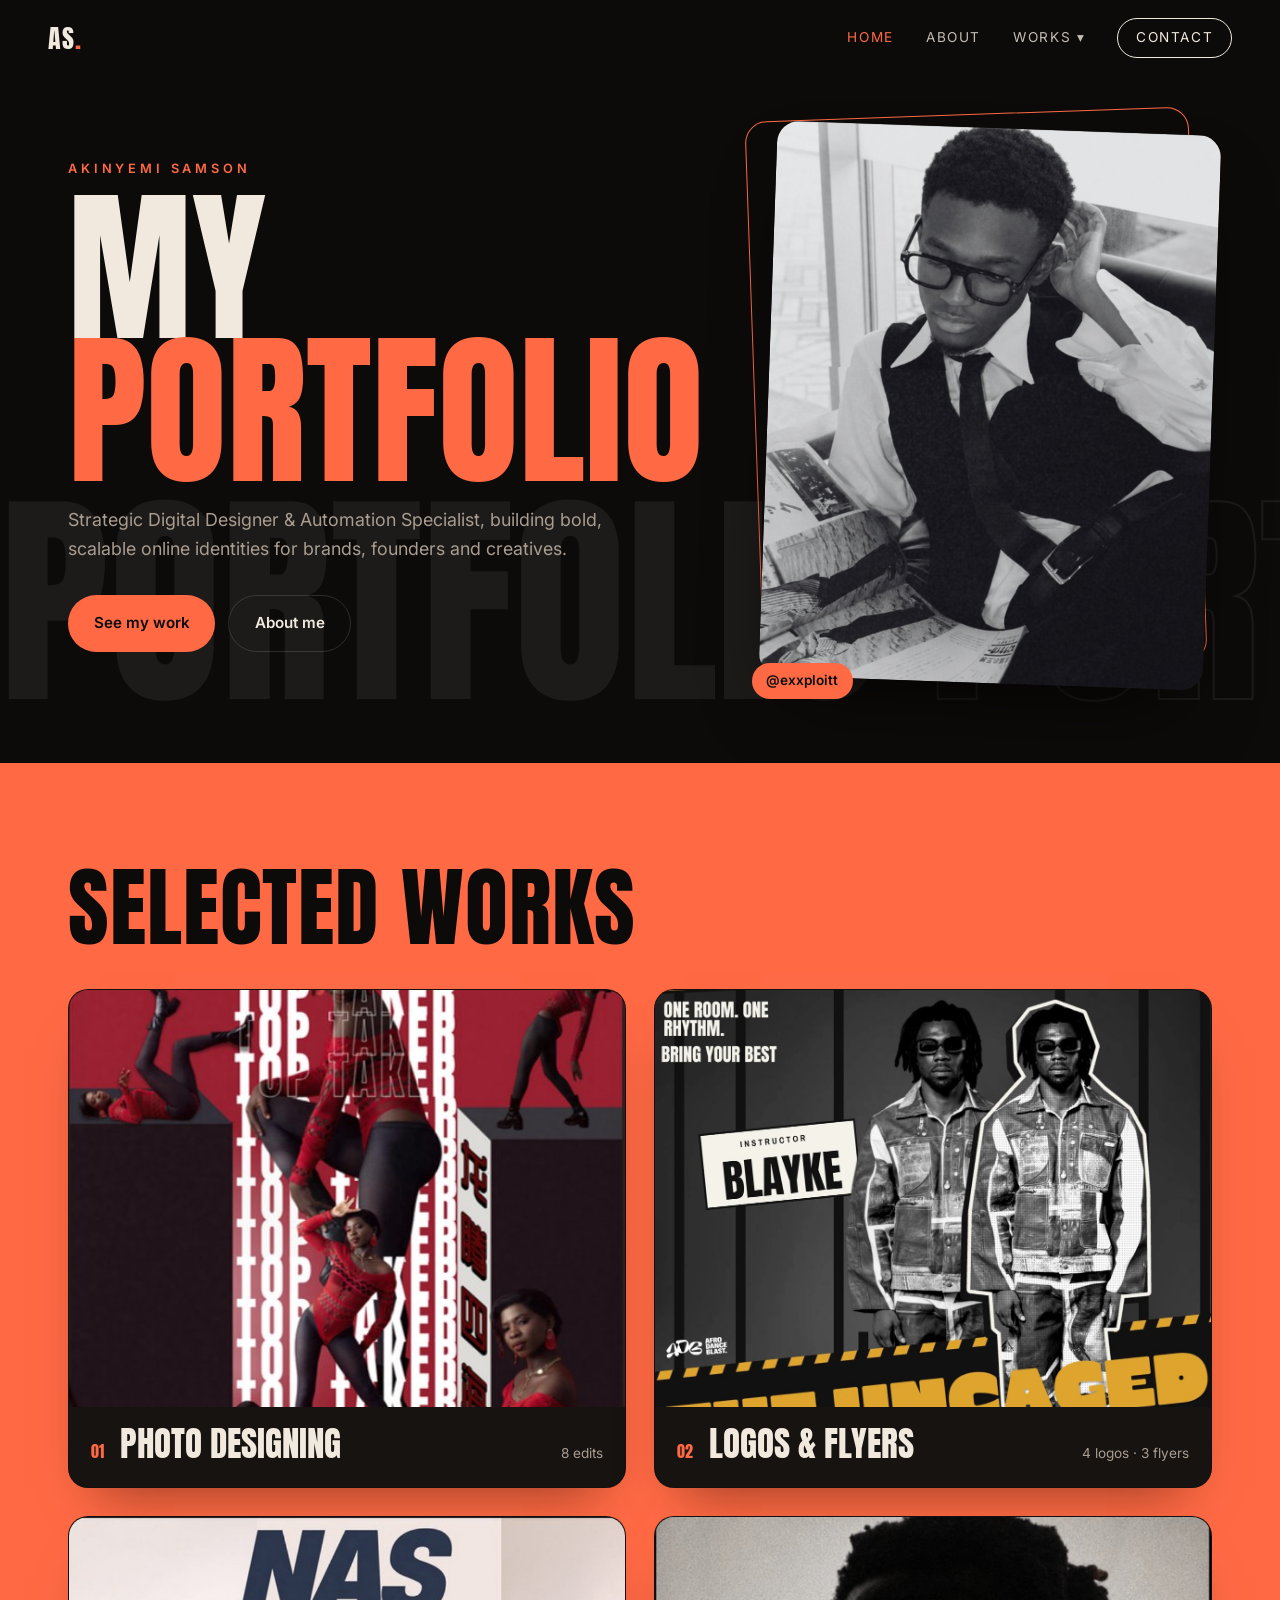
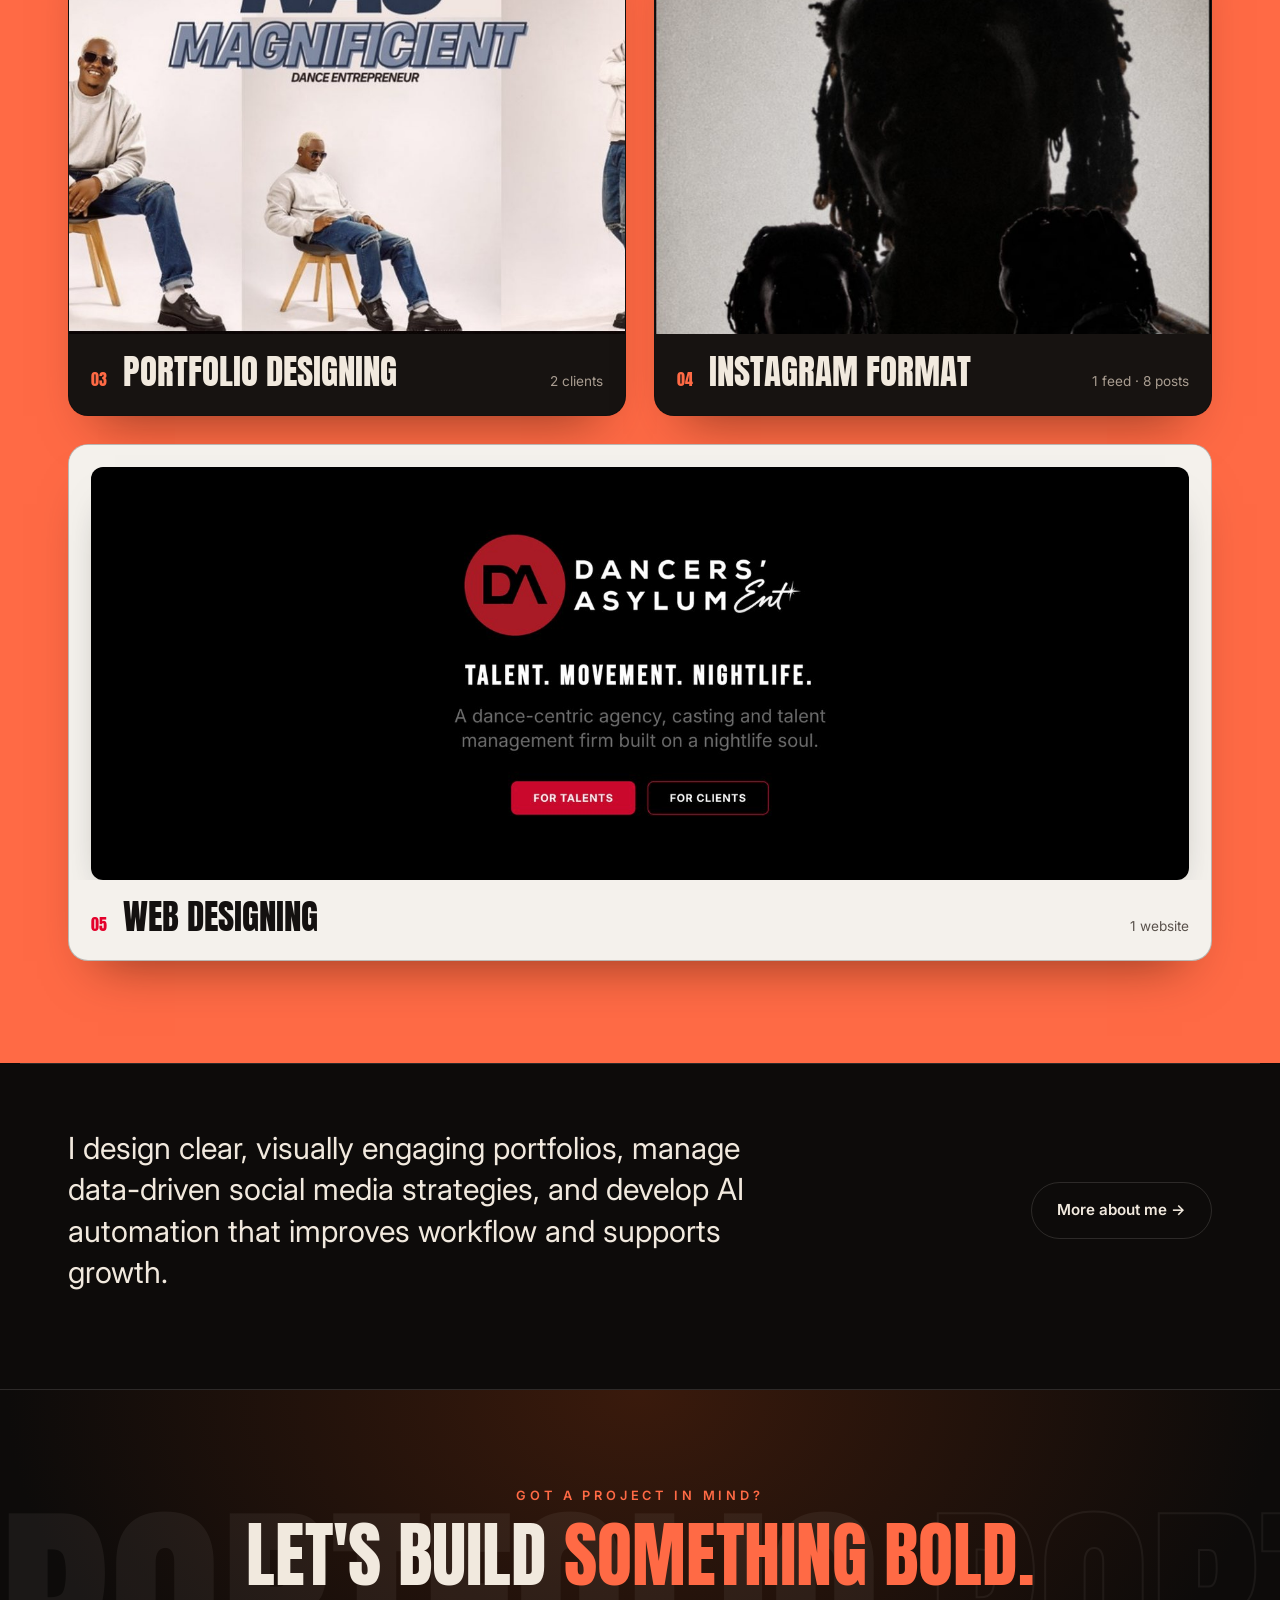
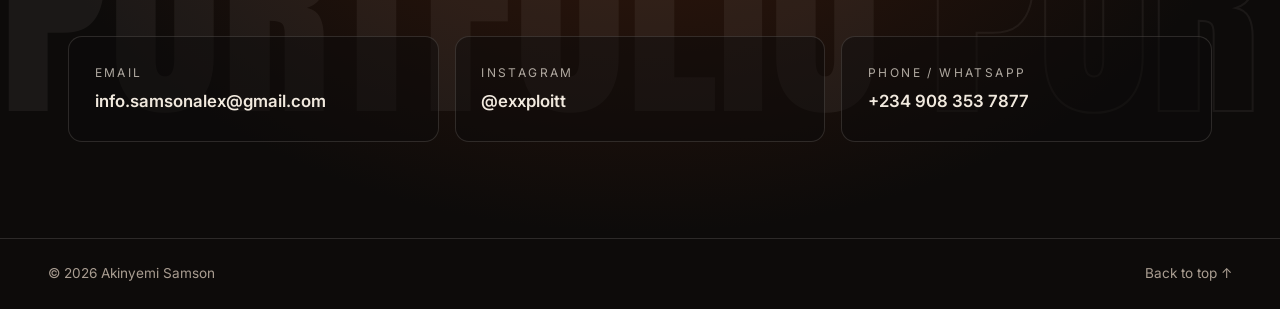
==== commit fd959e95: "Add scrolling PORTFOLIO text behind the contact section Co-Authored-By: Claude Opus 5.5 <noreply@ant" ====
--- a/index.html
+++ b/index.html
@@ -119,6 +119,12 @@
       </div>
     </section>
     <section class="contact contact--band">
+      <div class="marquee" aria-hidden="true">
+        <div class="marquee__track">
+          <span>PORTFOLIO</span><span class="outline">PORTFOLIO</span><span>PORTFOLIO</span><span class="outline">PORTFOLIO</span>
+          <span>PORTFOLIO</span><span class="outline">PORTFOLIO</span><span>PORTFOLIO</span><span class="outline">PORTFOLIO</span>
+        </div>
+      </div>
       <div class="container">
         <p class="eyebrow reveal">Got a project in mind?</p>
         <h2 class="contact__title contact__title--sm reveal">Let's build <span>something bold.</span></h2>
--- a/styles.css
+++ b/styles.css
@@ -297,9 +297,11 @@
   .nav__toggle { display: block; z-index: 2; }
   .nav__links {
     position: fixed; inset: 0; flex-direction: column; justify-content: center; gap: 2rem;
-    background: var(--ink); font-size: 1.1rem; transform: translateY(-100%); transition: transform .4s cubic-bezier(.2,.7,.2,1);
+    background: var(--ink); font-size: 1.1rem; transform: translateY(-100%); transition: transform .4s cubic-bezier(.2,.7,.2,1), visibility .4s;
   }
-  .nav.is-open .nav__links { transform: none; }
+  .nav.is-open .nav__links { transform: none; visibility: visible; }
+  .nav__links { visibility: hidden; height: 100vh; height: 100dvh; }
+  .nav.is-scrolled { backdrop-filter: none; background: var(--ink); }
   .nav.is-open .nav__toggle span:first-child { top: 11px; transform: rotate(45deg); }
   .nav.is-open .nav__toggle span:last-child { top: 11px; transform: rotate(-45deg); }
 
@@ -347,7 +349,7 @@
 .site__visual { position: relative; padding: 0 0 2.5rem 0; }
 .browser { border-radius: 12px; overflow: hidden; border: 1px solid var(--line); background: #000; box-shadow: 0 40px 70px -35px rgba(0,0,0,.9); }
 .browser__bar { display: flex; align-items: center; gap: 6px; padding: .6rem .8rem; background: #1f1a17; border-bottom: 1px solid var(--line); }
-.browser__bar span { width: 10px; height: 10px; border-radius: 50%; background: #4a3f39; }
+.browser__bar span { width: 11px; height: 11px; border-radius: 50%; background: var(--dot, #4a3f39); box-shadow: inset 0 0 0 1px rgba(241,233,222,.28); }
 .browser__bar em { font-style: normal; font-size: .75rem; color: var(--muted); margin-left: .8rem; padding: .2rem .8rem; border-radius: 6px; background: rgba(241,233,222,.06); min-width: 0; overflow: hidden; text-overflow: ellipsis; white-space: nowrap; }
 .browser .frame { aspect-ratio: 16/10; border-radius: 0; }
 .browser .frame img { object-position: top; }
@@ -368,3 +370,41 @@
 @media (max-width: 760px) {
   .work-card--wide .work-card__img { aspect-ratio: 4/3; }
 }
+
+/* Website card in a light, brand-colored style (set per site) */
+.site { --site-accent: var(--coral); }
+.site .eyebrow { color: var(--site-accent); }
+.site__points li { border-left-color: var(--site-accent); }
+.site--light { background: #f4f1ec; border-color: #f4f1ec; color: #141110; box-shadow: 0 40px 80px -40px rgba(0,0,0,.8); }
+.site--light .site__summary, .site--light .site__points li { color: #5a524c; }
+.site--light .site__points strong { color: #141110; }
+.site--light .btn--solid { background: var(--site-accent); color: #fff; }
+.site--light .btn--solid:hover { background: #141110; color: #fff; }
+.site--light .browser { border-color: #0a0a0a; box-shadow: 0 30px 60px -30px rgba(0,0,0,.55); }
+.site--light .browser__bar { background: #0a0a0a; border-bottom-color: #222; }
+.site--light .browser__bar em { color: #b9b2ab; background: rgba(255,255,255,.08); }
+.site--light .handset { border-color: #0a0a0a; box-shadow: 0 24px 40px -18px rgba(0,0,0,.55); }
+.site--light .btn:focus-visible { outline-color: var(--site-accent); }
+
+/* Home: Web Designing card in the light style */
+.work-card--wide { background: #f4f1ec; border-color: #f4f1ec; color: #141110; }
+.work-card--wide .work-card__img { background: #f4f1ec; padding: clamp(10px, 1.8vw, 22px) clamp(10px, 1.8vw, 22px) 0; }
+.work-card--wide .work-card__img img { border-radius: 12px; box-shadow: 0 24px 40px -24px rgba(0,0,0,.6); }
+.work-card--wide .work-card__num { color: #e4002b; }
+.work-card--wide .work-card__count { color: #5a524c; }
+.work-card--wide:hover h3 { color: #e4002b; }
+
+/* Home: Selected Works on a coral band, matching the "Portfolio" headline */
+.works { background: var(--coral); color: var(--ink); }
+.works .section-title { color: var(--ink); }
+.works .work-card { border-color: rgba(13,11,10,.25); box-shadow: 0 30px 50px -30px rgba(60,20,5,.6); }
+.works .work-card:not(.work-card--wide) { color: var(--cream); }
+.works .work-card:not(.work-card--wide):hover h3 { color: var(--coral); }
+.works a:focus-visible { outline-color: var(--ink); }
+
+/* Scrolling "PORTFOLIO" text behind the contact section */
+.contact { position: relative; overflow: hidden; }
+.contact .container { position: relative; z-index: 1; }
+.contact .marquee { position: absolute; left: 0; right: 0; top: 50%; transform: translateY(-50%); opacity: .06; pointer-events: none; }
+.contact .marquee .marquee__track { animation-direction: reverse; }
+@media (prefers-reduced-motion: reduce) { .contact .marquee .marquee__track { animation: none; } }
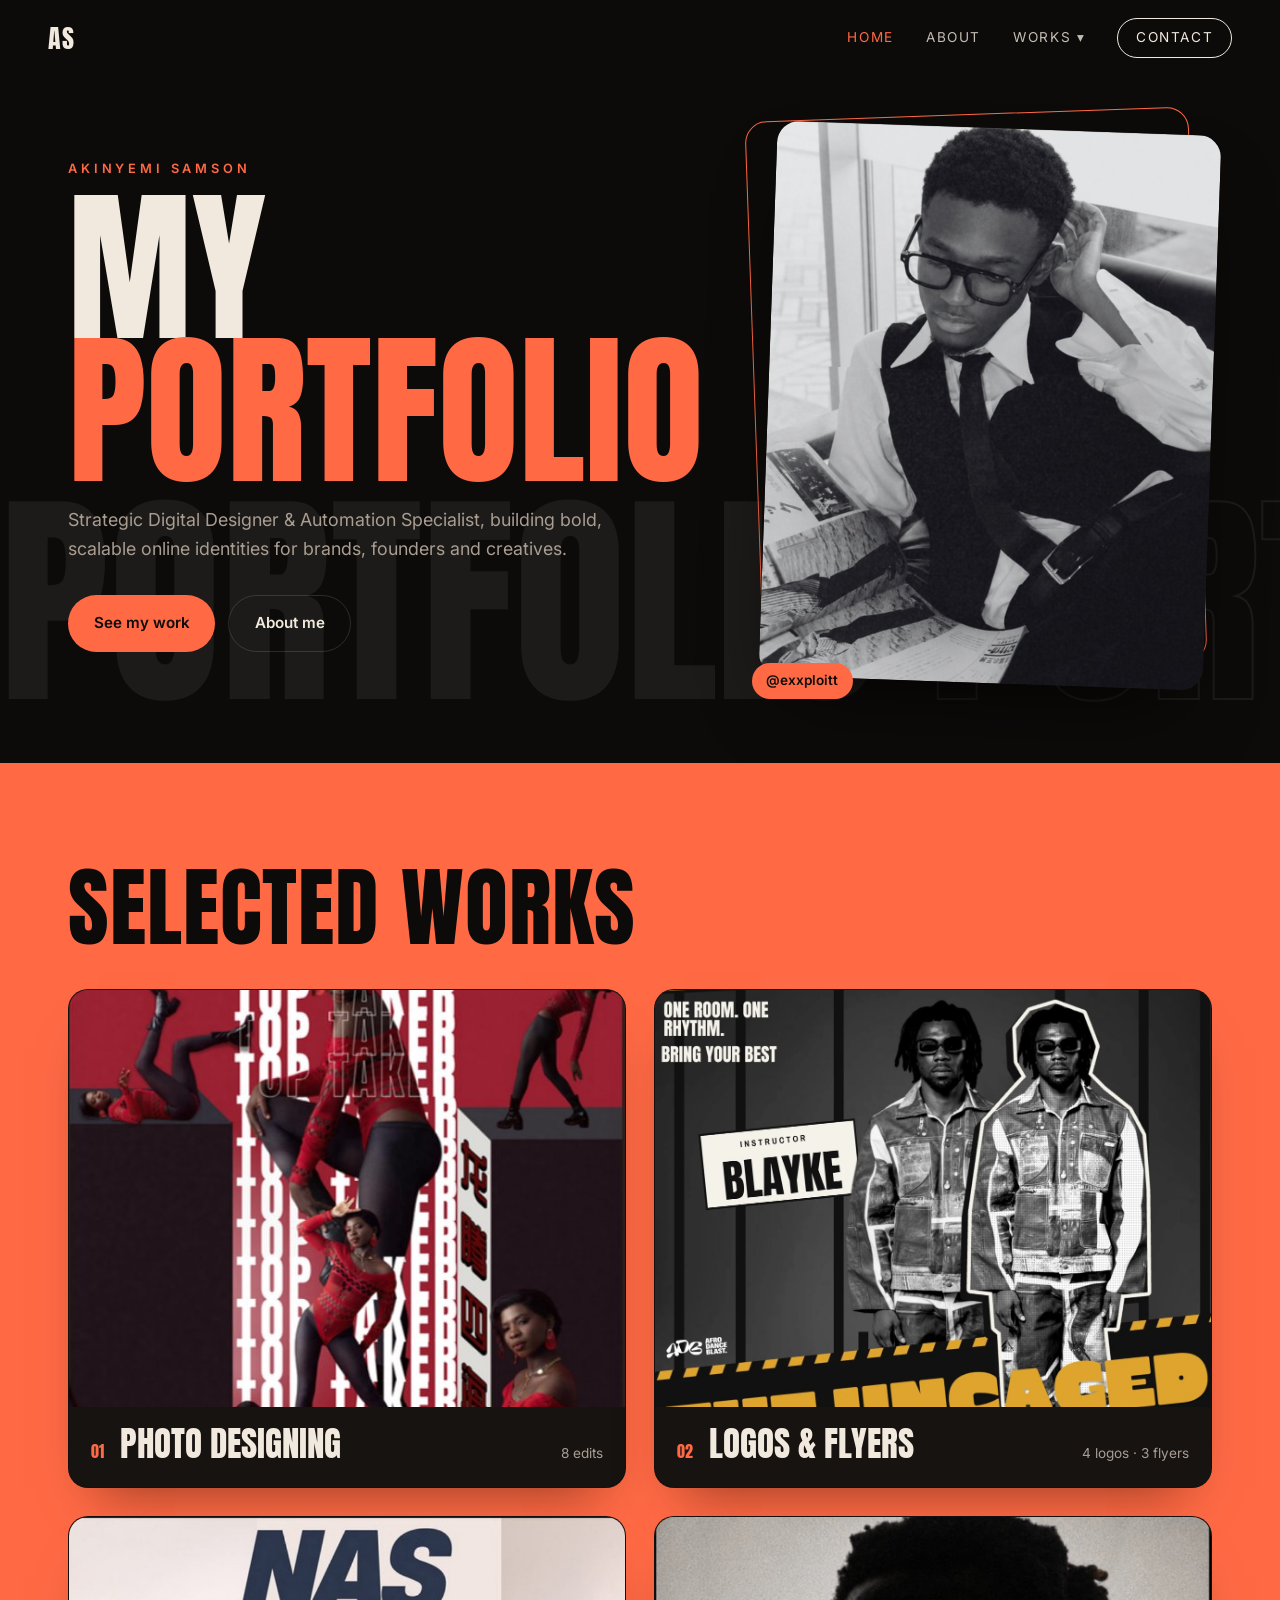
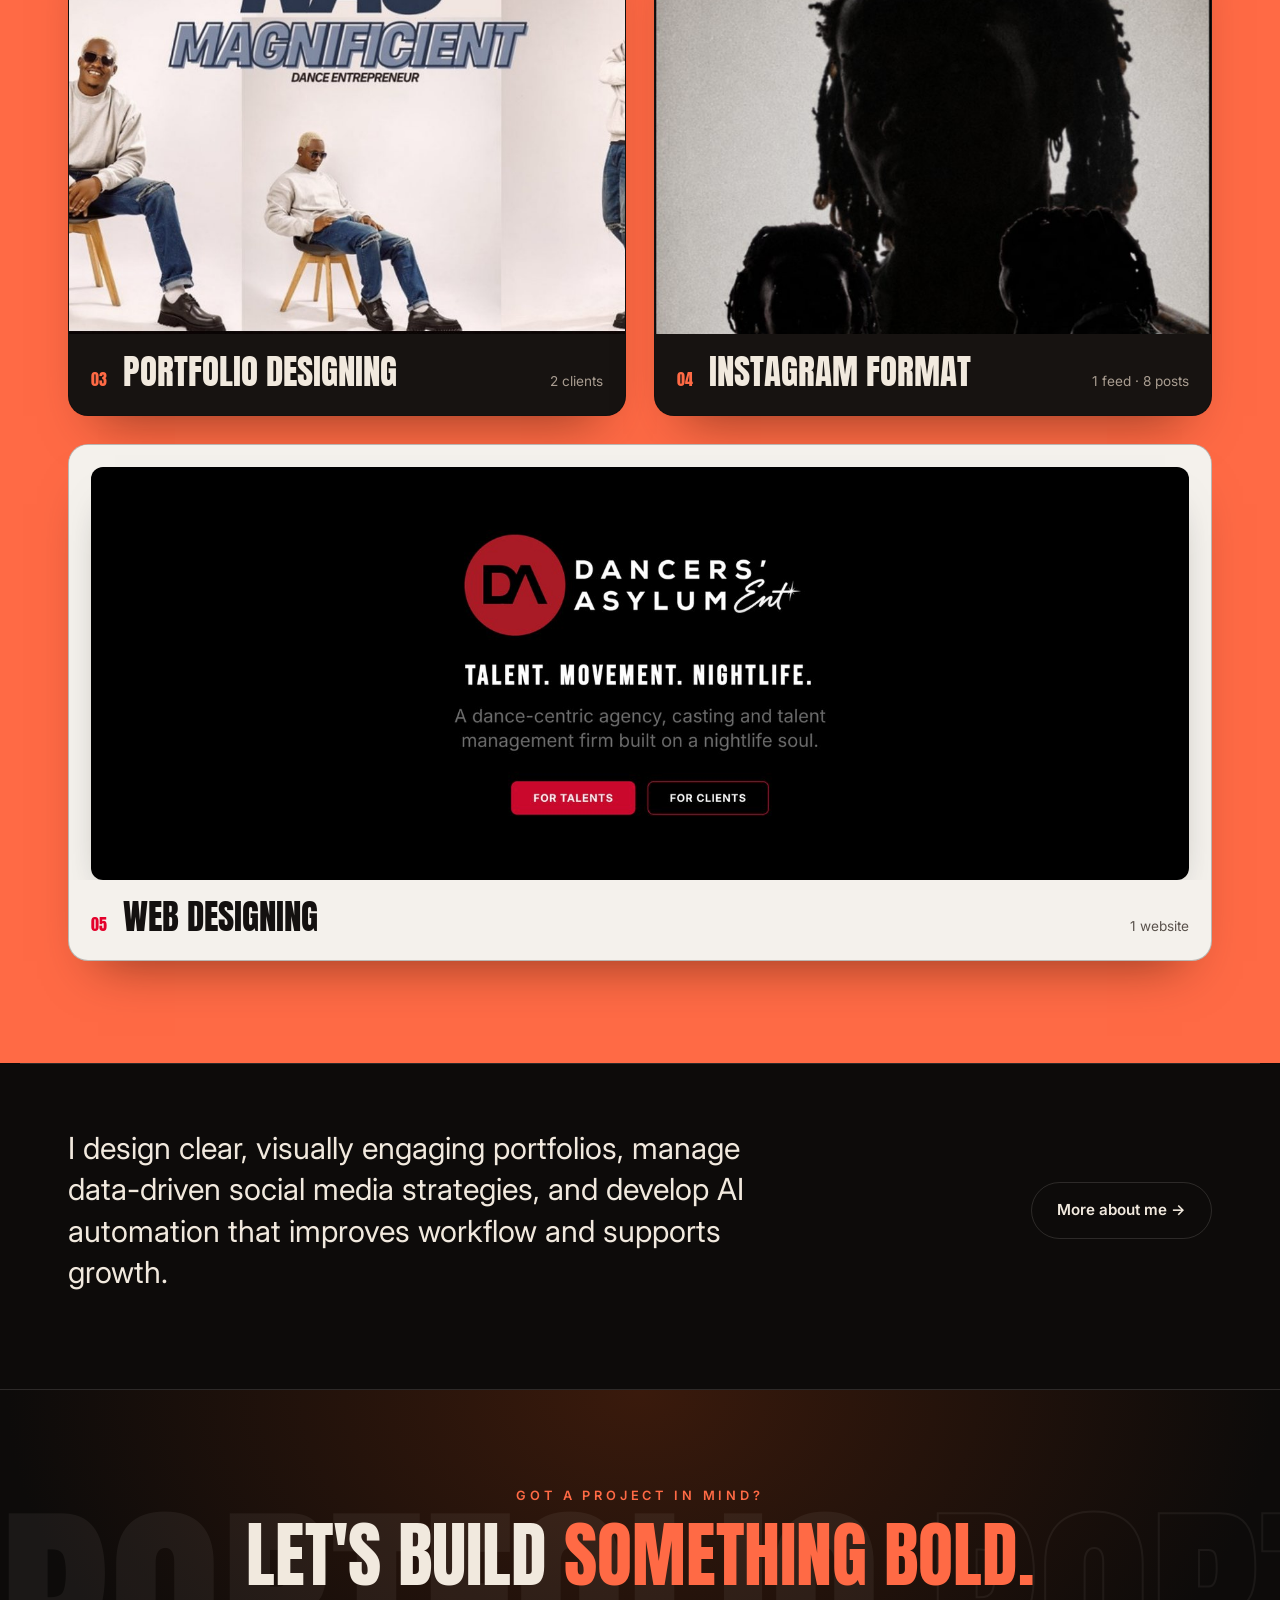
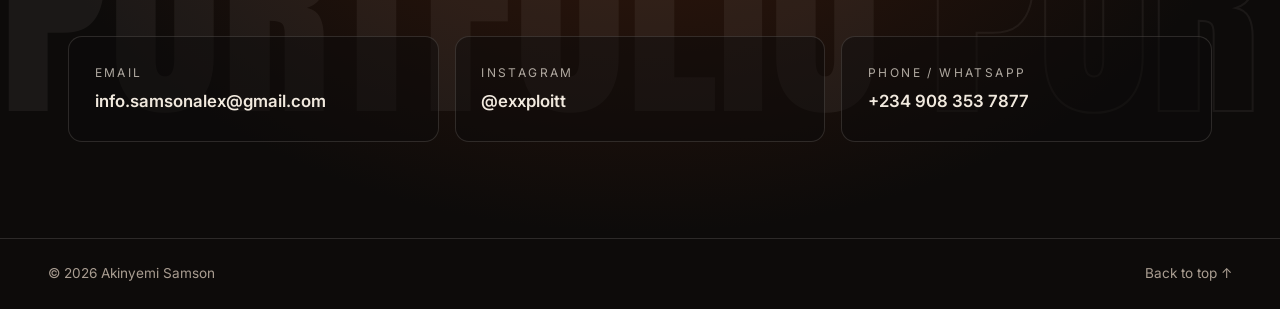
==== commit 8110152c: "Remove dot after AS logo Co-Authored-By: Claude Opus 5.5 <noreply@anthropic.com> Claude-Session: htt" ====
--- a/index.html
+++ b/index.html
@@ -16,7 +16,7 @@
 <body>
   <span id="top"></span>
   <header class="nav" id="nav">
-    <a href="index.html" class="nav__logo">AS<span>.</span></a>
+    <a href="index.html" class="nav__logo">AS</a>
     <button class="nav__toggle" aria-label="Open menu" aria-expanded="false">
       <span></span><span></span>
     </button>
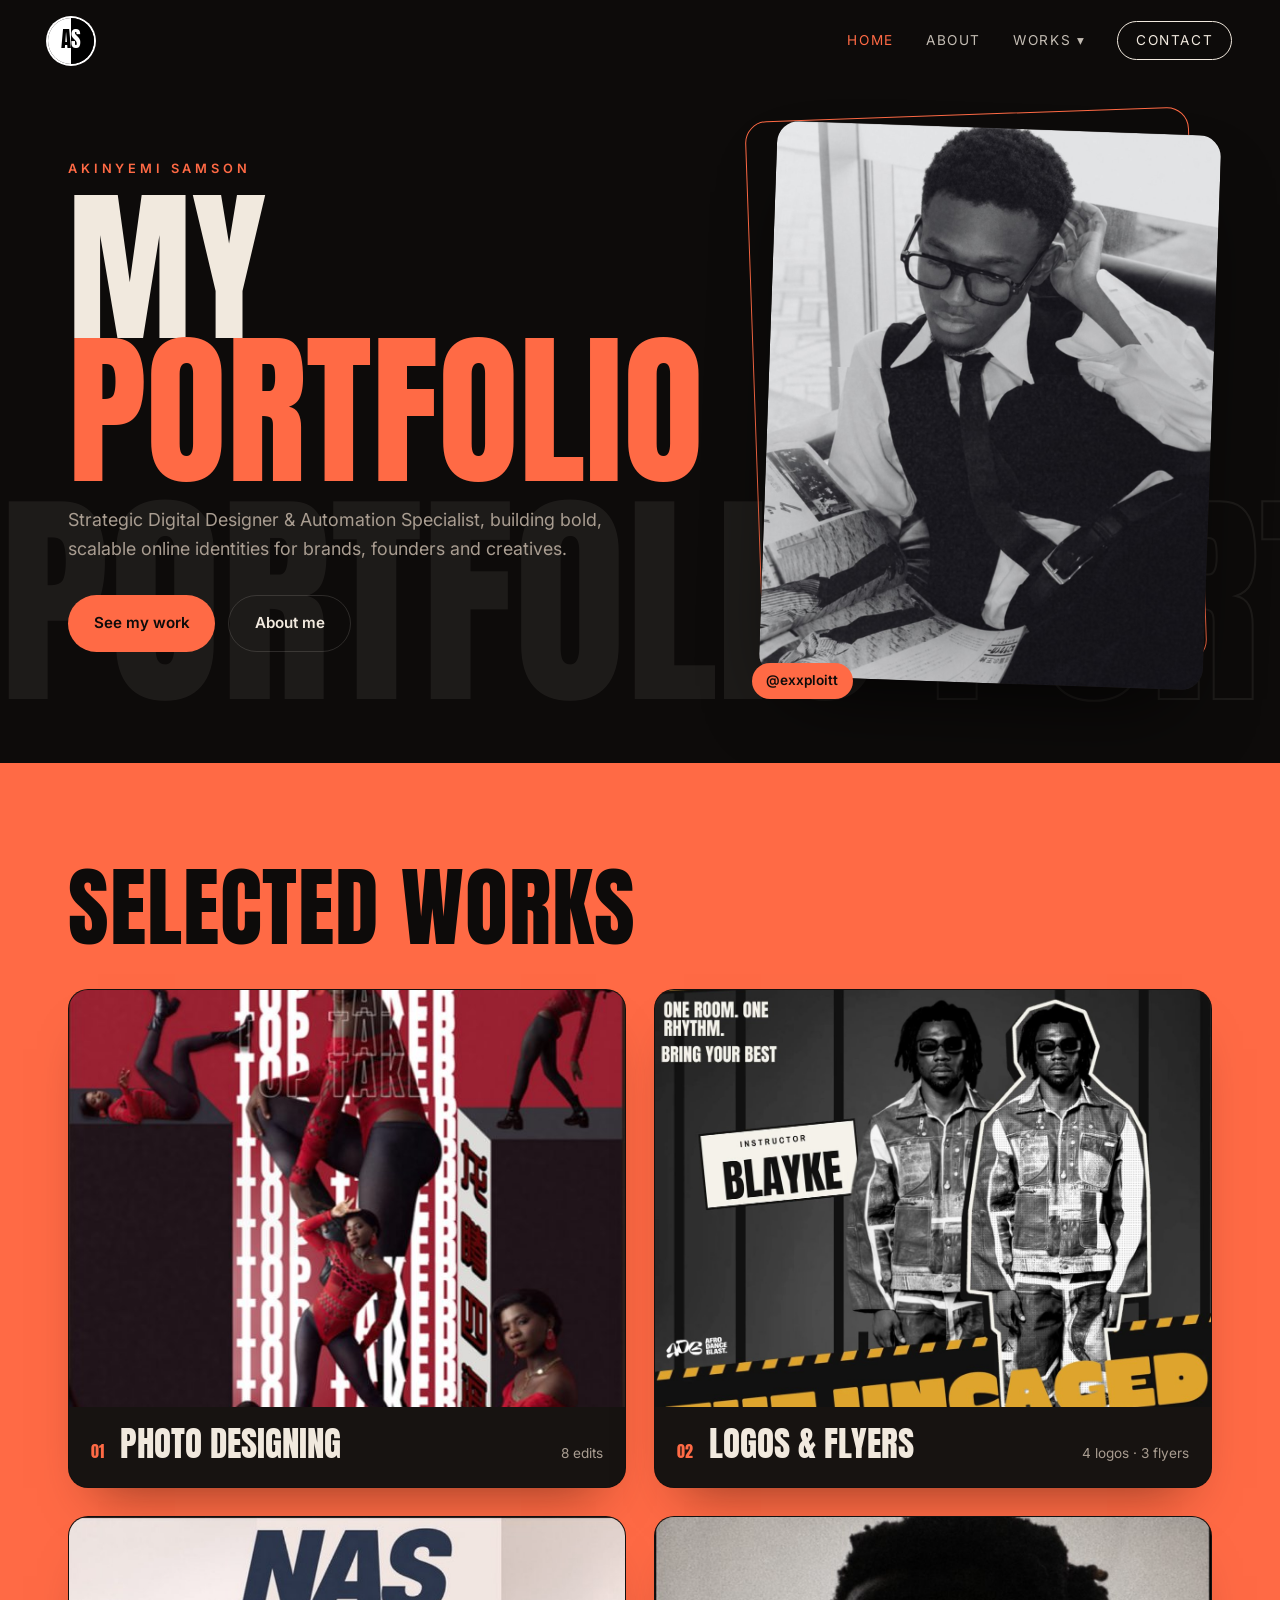
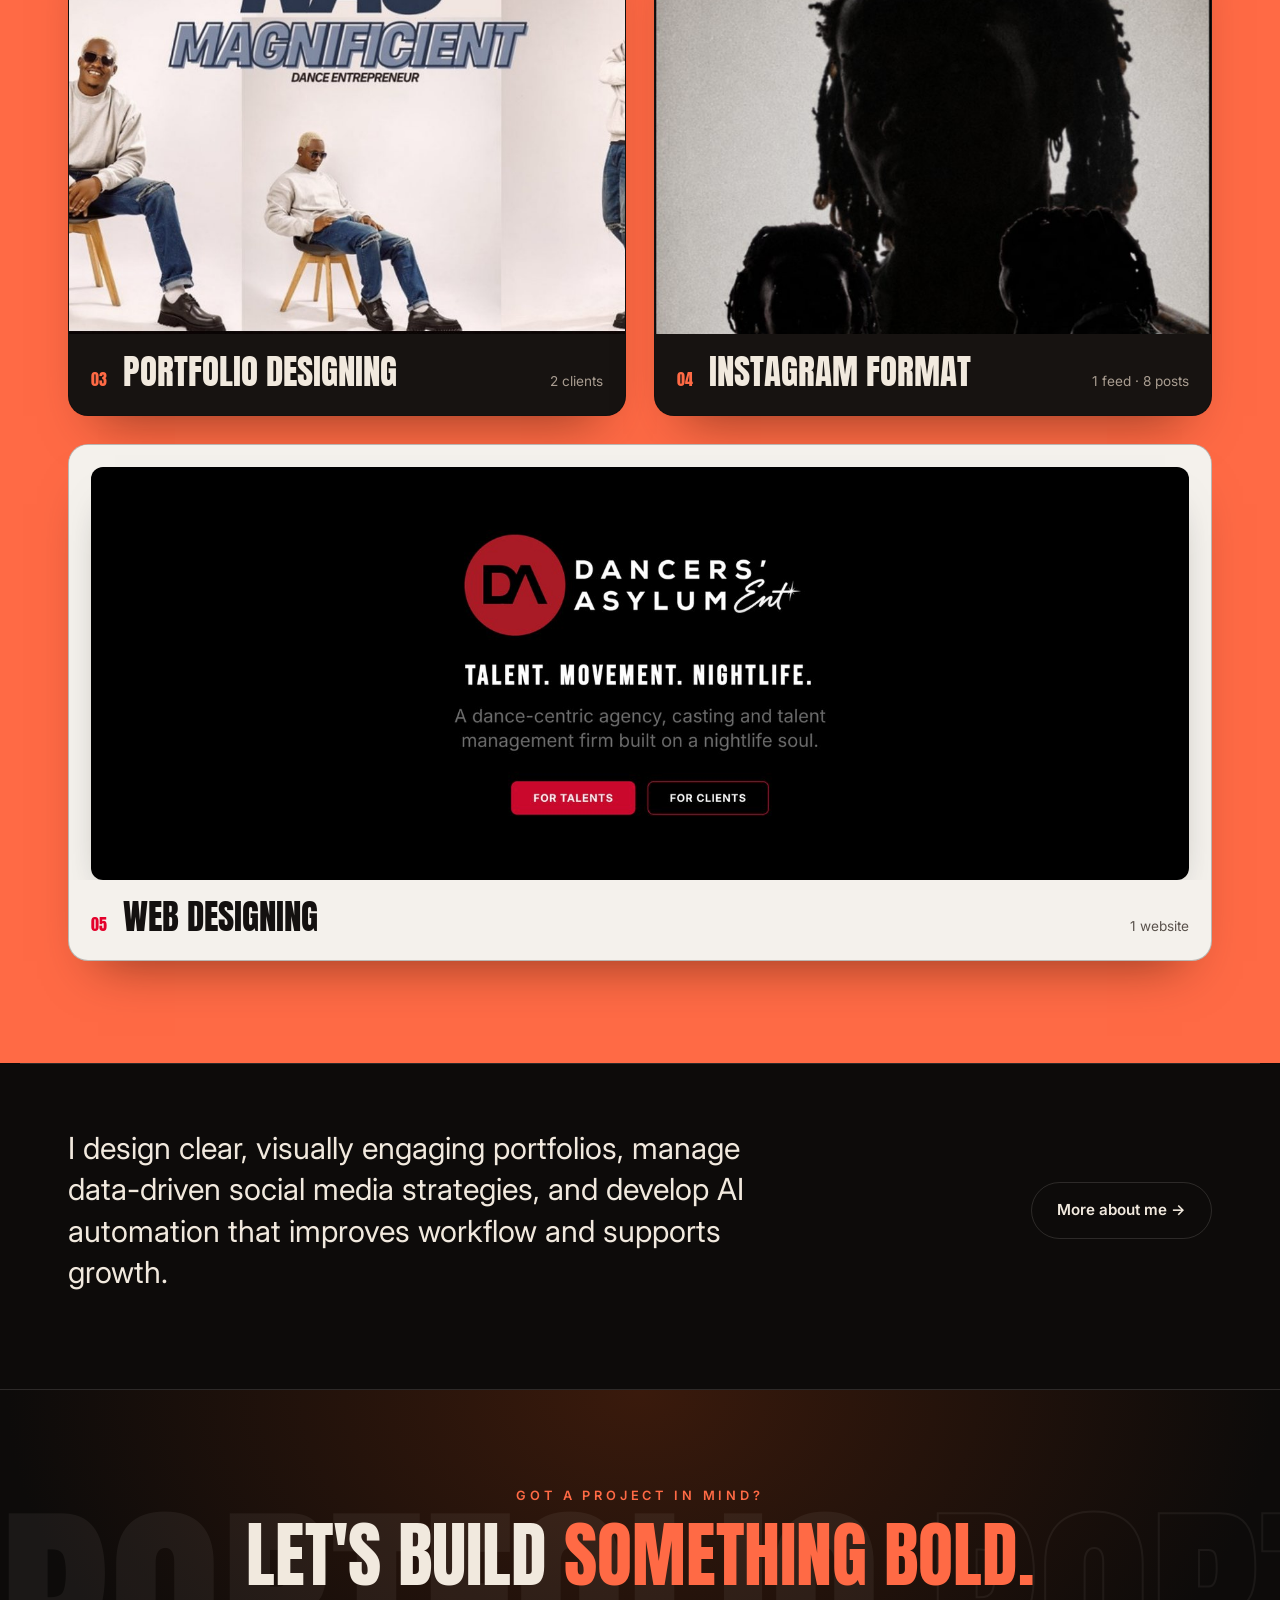
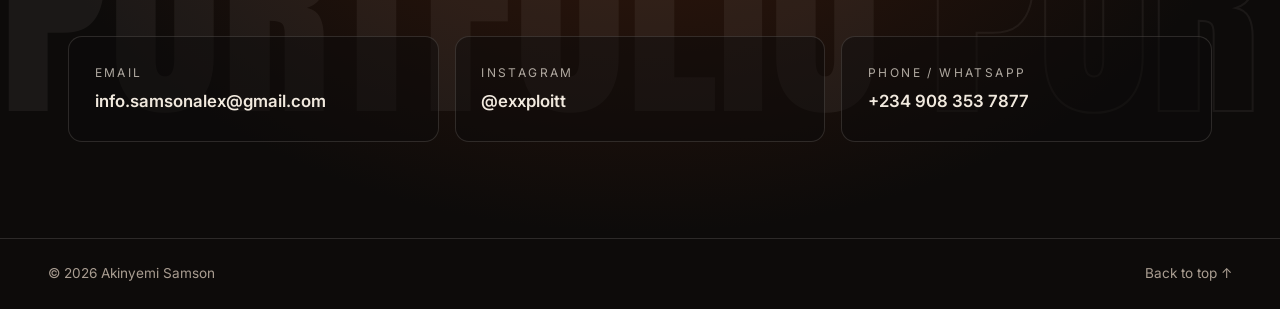
==== commit 1249b032: "Replace AS text logo with black-and-white split circle Co-Authored-By: Claude Opus 5.5 <noreply@anth" ====
--- a/index.html
+++ b/index.html
@@ -16,7 +16,7 @@
 <body>
   <span id="top"></span>
   <header class="nav" id="nav">
-    <a href="index.html" class="nav__logo">AS</a>
+    <a href="index.html" class="nav__logo" aria-label="Akinyemi Samson, home"><span class="nav__logo-a">A</span><span class="nav__logo-s">S</span></a>
     <button class="nav__toggle" aria-label="Open menu" aria-expanded="false">
       <span></span><span></span>
     </button>
--- a/styles.css
+++ b/styles.css
@@ -55,7 +55,6 @@
 }
 .nav.is-scrolled { background: rgba(13, 11, 10, .78); backdrop-filter: blur(12px); padding-block: .75rem; border-bottom: 1px solid var(--line); }
 .nav__logo { font-family: var(--display); font-size: 1.6rem; letter-spacing: .04em; }
-.nav__logo span { color: var(--coral); }
 .nav__links { display: flex; gap: 2rem; align-items: center; font-size: .85rem; text-transform: uppercase; letter-spacing: .12em; }
 .nav__links a { position: relative; opacity: .8; transition: opacity .2s; }
 .nav__links a:hover { opacity: 1; }
@@ -408,3 +407,12 @@
 .contact .marquee { position: absolute; left: 0; right: 0; top: 50%; transform: translateY(-50%); opacity: .06; pointer-events: none; }
 .contact .marquee .marquee__track { animation-direction: reverse; }
 @media (prefers-reduced-motion: reduce) { .contact .marquee .marquee__track { animation: none; } }
+
+/* Logo: split circle, white half with black A, black half with white S */
+.nav__logo {
+  width: 46px; height: 46px; border-radius: 50%; display: inline-flex; align-items: center; justify-content: center;
+  background: linear-gradient(90deg, #fff 50%, #000 50%); box-shadow: 0 0 0 2px #fff;
+  font-size: 1.3rem; line-height: 1; letter-spacing: .02em; position: relative; z-index: 2;
+}
+.nav__logo .nav__logo-a { color: #000; }
+.nav__logo .nav__logo-s { color: #fff; }
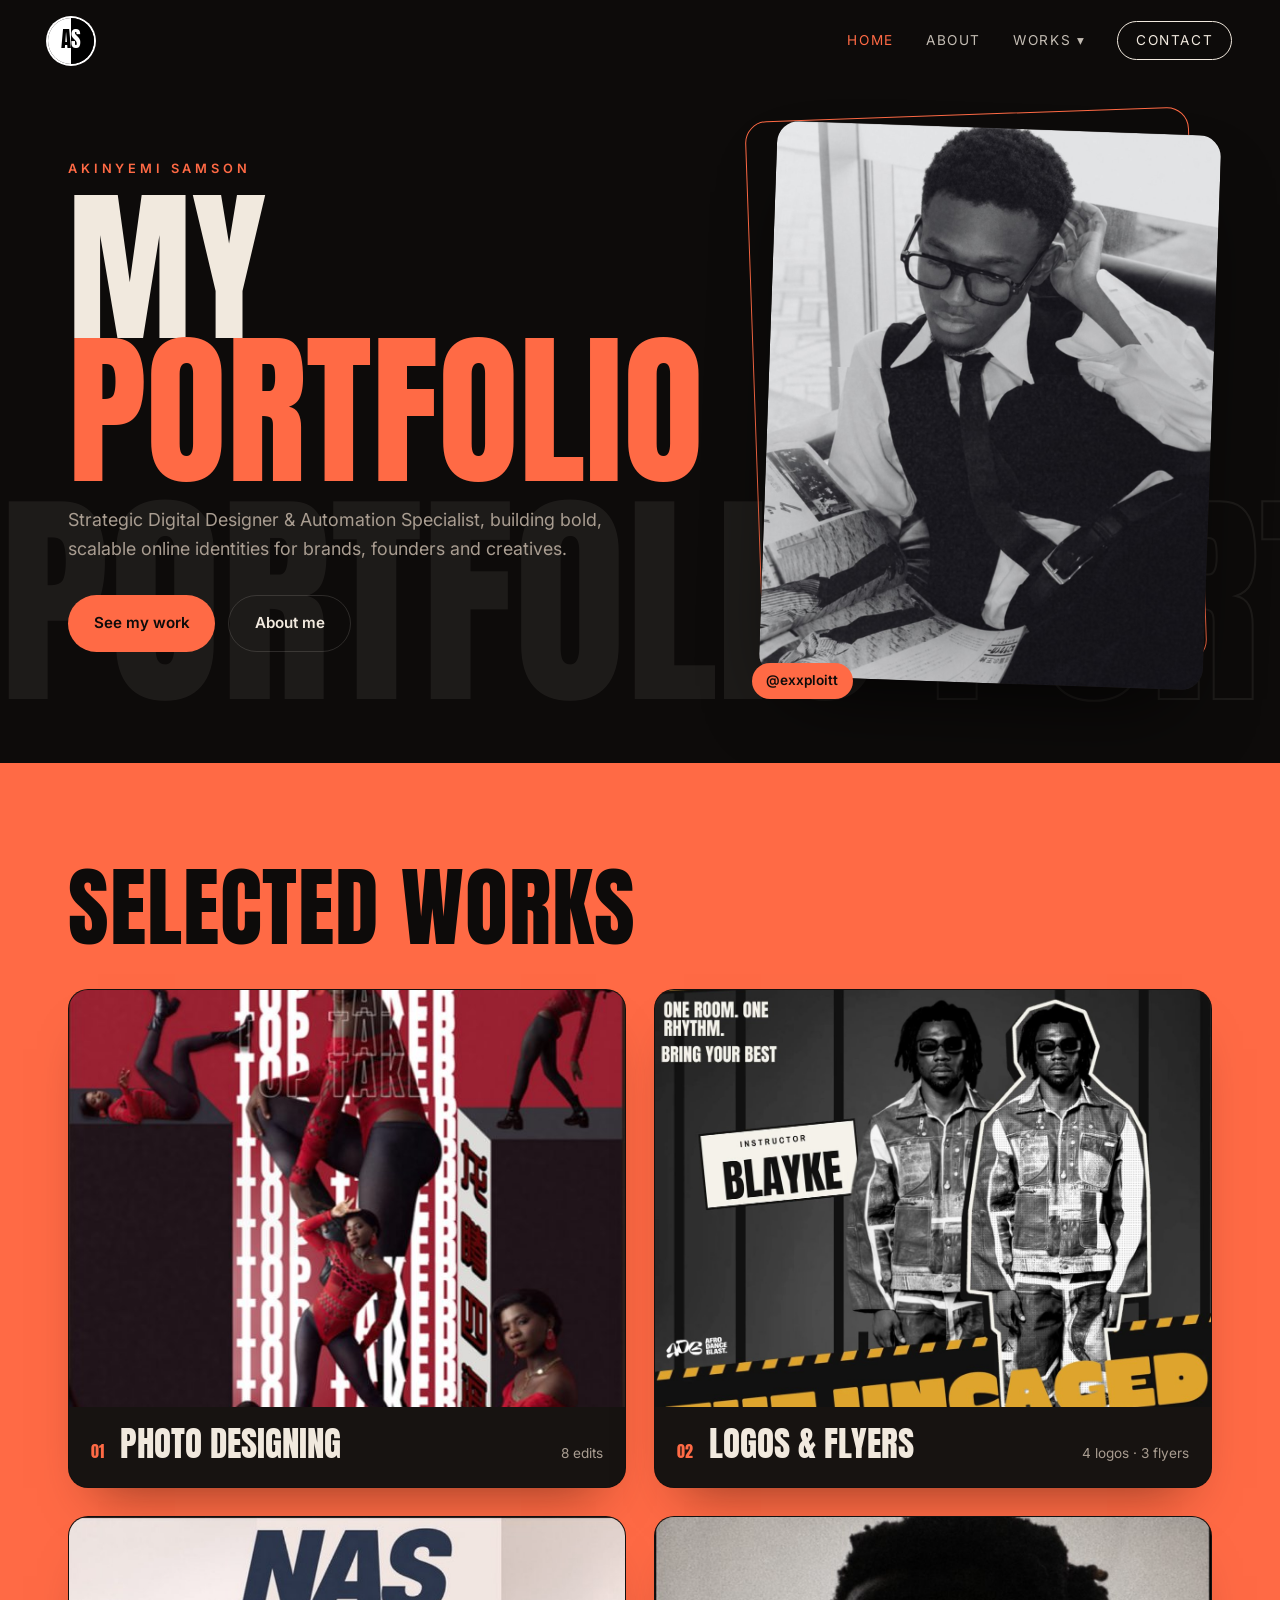
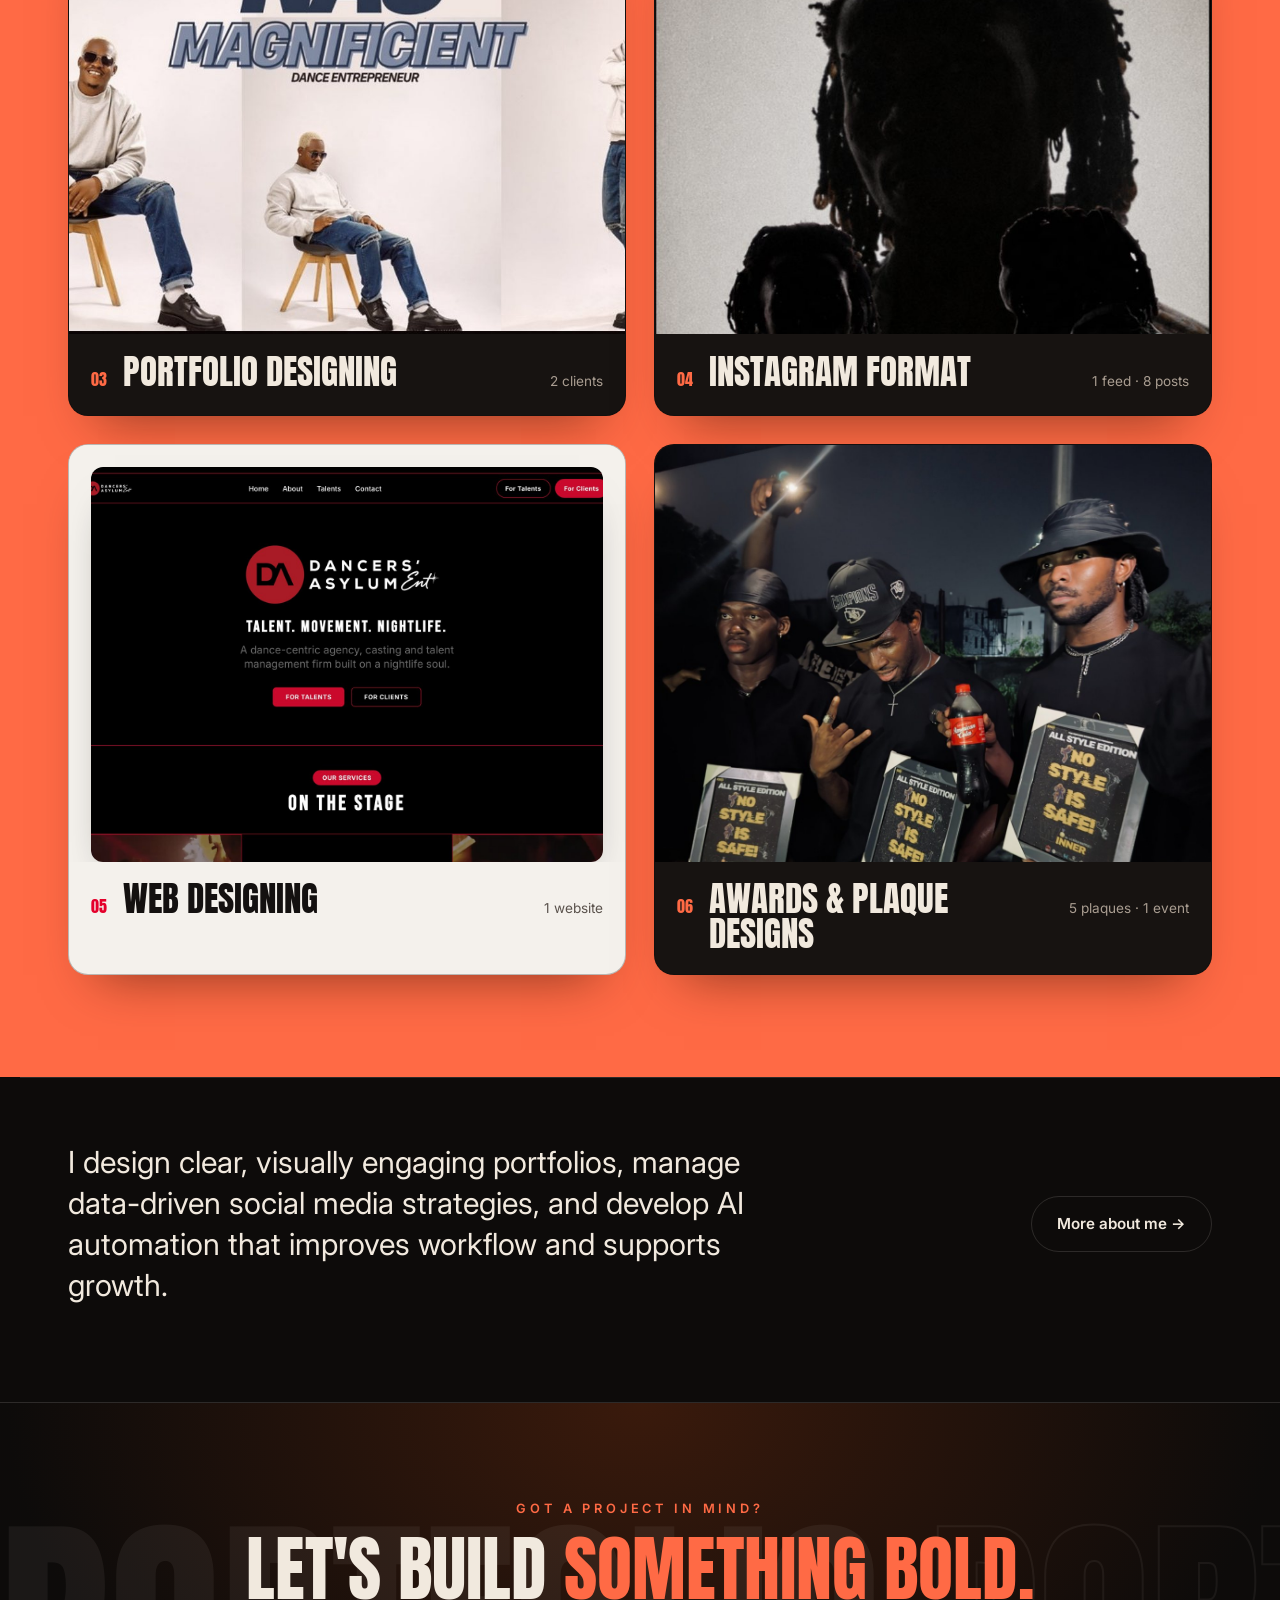
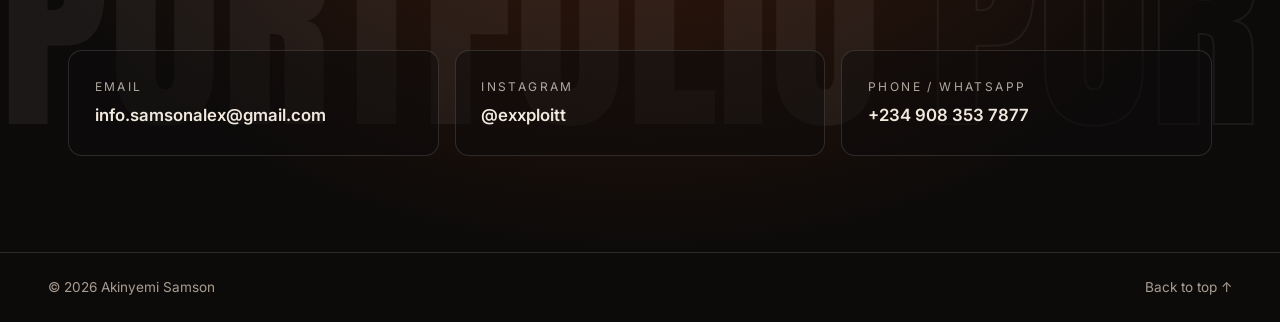
==== commit a671e8b8: "Add Awards & Plaque Designs page Solo/Duo plaque tabs, presentation photos with sticker cutouts, a l" ====
--- a/index.html
+++ b/index.html
@@ -8,6 +8,9 @@
   <meta property="og:title" content="Akinyemi Samson — Portfolio" />
   <meta property="og:description" content="Strategic Digital Designer and Automation Specialist. Brand rebranding, photo design, portfolios, websites and AI automation." />
   <meta property="og:image" content="assets/img/portrait.jpg" />
+  <link rel="icon" href="favicon.ico" sizes="any" />
+  <link rel="icon" type="image/png" sizes="32x32" href="favicon-32.png" />
+  <link rel="apple-touch-icon" href="apple-touch-icon.png" />
   <link rel="preconnect" href="https://fonts.googleapis.com" />
   <link rel="preconnect" href="https://fonts.gstatic.com" crossorigin />
   <link href="https://fonts.googleapis.com/css2?family=Anton&family=Inter:wght@400;500;600&display=swap" rel="stylesheet" />
@@ -31,6 +34,7 @@
           <li><a href="portfolio-designing.html">Portfolio Designing</a></li>
           <li><a href="instagram-format.html">Instagram Format</a></li>
           <li><a href="web-designing.html">Web Designing</a></li>
+          <li><a href="awards-plaques.html">Awards &amp; Plaque Designs</a></li>
         </ul>
       </div>
       <a href="contact.html" class="nav__cta">Contact</a>
@@ -68,7 +72,7 @@
       <div class="container">
         <h2 class="section-title reveal">Selected Works</h2>
         <div class="work-cards">
-          <a class="work-card reveal" href="photo-designing.html">
+          <a class="work-card work-card--photo reveal" href="photo-designing.html">
             <div class="work-card__img"><img src="assets/img/photo/07.jpg" alt="" loading="lazy" onerror="this.remove()" /></div>
             <div class="work-card__meta">
               <span class="work-card__num">01</span>
@@ -76,7 +80,7 @@
               <span class="work-card__count">8 edits</span>
             </div>
           </a>
-          <a class="work-card reveal" href="logos-flyers.html">
+          <a class="work-card work-card--logos reveal" href="logos-flyers.html">
             <div class="work-card__img"><img src="assets/img/logos/flyer-3.jpg" alt="" loading="lazy" onerror="this.remove()" /></div>
             <div class="work-card__meta">
               <span class="work-card__num">02</span>
@@ -84,7 +88,7 @@
               <span class="work-card__count">4 logos · 3 flyers</span>
             </div>
           </a>
-          <a class="work-card reveal" href="portfolio-designing.html">
+          <a class="work-card work-card--portfolio reveal" href="portfolio-designing.html">
             <div class="work-card__img"><img src="assets/img/portfolio/nasir-1.jpg" alt="" loading="lazy" onerror="this.remove()" /></div>
             <div class="work-card__meta">
               <span class="work-card__num">03</span>
@@ -92,7 +96,7 @@
               <span class="work-card__count">2 clients</span>
             </div>
           </a>
-          <a class="work-card reveal" href="instagram-format.html">
+          <a class="work-card work-card--instagram reveal" href="instagram-format.html">
             <div class="work-card__img"><img src="assets/img/instagram/mockup.jpg" alt="" loading="lazy" onerror="this.remove()" /></div>
             <div class="work-card__meta">
               <span class="work-card__num">04</span>
@@ -100,12 +104,20 @@
               <span class="work-card__count">1 feed · 8 posts</span>
             </div>
           </a>
-          <a class="work-card work-card--wide reveal" href="web-designing.html">
+          <a class="work-card work-card--light work-card--web reveal" href="web-designing.html">
             <div class="work-card__img"><img src="assets/img/web/dancersasylum-desktop.jpg" alt="" loading="lazy" onerror="this.remove()" /></div>
             <div class="work-card__meta">
               <span class="work-card__num">05</span>
               <h3>Web Designing</h3>
               <span class="work-card__count">1 website</span>
+            </div>
+          </a>
+          <a class="work-card work-card--awards reveal" href="awards-plaques.html">
+            <div class="work-card__img"><img src="assets/img/awards/night-solo-winners.jpg" alt="" loading="lazy" onerror="this.remove()" /></div>
+            <div class="work-card__meta">
+              <span class="work-card__num">06</span>
+              <h3>Awards &amp; Plaque Designs</h3>
+              <span class="work-card__count">5 plaques · 1 event</span>
             </div>
           </a>
         </div>
--- a/styles.css
+++ b/styles.css
@@ -416,3 +416,114 @@
 }
 .nav__logo .nav__logo-a { color: #000; }
 .nav__logo .nav__logo-s { color: #fff; }
+
+/* About page: hero-style opening with "See more" */
+.about-hero .marquee { position: absolute; inset: auto 0 8%; opacity: .07; pointer-events: none; }
+.about-hero__title { font-size: clamp(4rem, 11vw, 9.5rem); }
+.about-hero__lead { font-size: clamp(1.1rem, 1.7vw, 1.4rem); line-height: 1.5; max-width: 36rem; }
+.about-more { max-width: 36rem; color: var(--muted); display: grid; gap: 1rem; margin-top: 1rem; }
+.about-more[hidden] { display: none; }
+.about-more:not([hidden]) { animation: about-open .4s ease; }
+@keyframes about-open { from { opacity: 0; transform: translateY(-6px); } }
+.about-toggle { margin-top: 1.6rem; gap: .5rem; }
+.about-toggle span { display: inline-block; transition: transform .3s; }
+.about-toggle[aria-expanded="true"] span { transform: rotate(180deg); }
+.about-hero__photo { max-width: 260px; justify-self: center; width: 100%; }
+.about--page { padding-top: clamp(1rem, 3vw, 2rem); }
+.about--page .group-title { margin-top: 0; }
+@media (prefers-reduced-motion: reduce) { .about-more:not([hidden]) { animation: none; } }
+.about-toggle[hidden] { display: none; }
+@media (max-width: 760px) { .about-hero__photo { max-width: 210px; width: 60%; margin: 1.5rem auto 0; } }
+
+/* ---------- Home: Web + Awards side by side ---------- */
+.work-card--light { background: #f4f1ec; border-color: #f4f1ec; color: #141110; }
+.work-card--light .work-card__img { background: #f4f1ec; padding: clamp(10px, 1.8vw, 22px) clamp(10px, 1.8vw, 22px) 0; }
+.work-card--light .work-card__img img { border-radius: 12px; box-shadow: 0 24px 40px -24px rgba(0,0,0,.6); object-position: top; }
+.work-card--light .work-card__num { color: #e4002b; }
+.work-card--light .work-card__count { color: #5a524c; }
+.work-card--light:hover h3 { color: #e4002b; }
+.works .work-card.work-card--light { color: #141110; }
+.works .work-card.work-card--light:hover h3 { color: #e4002b; }
+.work-card--awards .work-card__img img { object-position: center 40%; }
+
+/* ---------- Awards page: plaques with Solo / Duo tabs ---------- */
+.plaques__tabs { display: inline-flex; gap: .4rem; padding: .35rem; border: 1px solid var(--line); border-radius: 999px; margin-bottom: 2rem; flex-wrap: wrap; }
+.plaques__tab { padding: .7rem 1.3rem; border-radius: 999px; font-weight: 600; font-size: .95rem; color: var(--muted); transition: background .25s, color .25s; }
+.plaques__tab small { font-weight: 400; opacity: .7; margin-left: .3rem; }
+.plaques__tab:hover { color: var(--cream); }
+.plaques__tab[aria-selected="true"] { background: var(--coral); color: var(--ink); }
+.plaques__panel[hidden] { display: none; }
+.plaques__panel:not([hidden]) { animation: about-open .35s ease; }
+.plaques__label { font-size: .78rem; letter-spacing: .25em; text-transform: uppercase; color: var(--muted); margin-bottom: 1.2rem; }
+.plaques__grid { display: grid; gap: clamp(1rem, 3vw, 2.2rem); align-items: end; }
+.plaques__grid--3 { grid-template-columns: repeat(3, minmax(0, 1fr)); }
+.plaques__grid--2 { grid-template-columns: repeat(2, minmax(0, 1fr)); max-width: 820px; }
+.plaque .frame { aspect-ratio: 4/5; border-radius: 6px; background: #000; padding: 10px; box-shadow: 0 0 0 1px rgba(241,233,222,.18), 0 30px 50px -28px rgba(0,0,0,.9); }
+.plaque .frame img { border-radius: 2px; }
+.plaque figcaption { margin-top: .9rem; font-size: .85rem; color: var(--muted); }
+.plaque__place { display: inline-block; font-family: var(--display); font-size: 1.25rem; letter-spacing: .03em; text-transform: uppercase; color: var(--cream); margin-right: .4rem; }
+.plaque--winner .frame { box-shadow: 0 0 0 2px #f2c230, 0 30px 60px -24px rgba(242,194,48,.35); }
+.plaque--winner .plaque__place { color: #f2c230; }
+
+/* ---------- Awards page: presented on the night ---------- */
+.night { padding: clamp(3rem, 7vw, 6rem) 0 clamp(4rem, 8vw, 6rem); overflow: hidden; }
+.night__title { font-family: var(--display); font-weight: 400; text-transform: uppercase; font-size: clamp(2.8rem, 8vw, 6.5rem); line-height: .9; position: relative; z-index: 1; }
+.night__title span { color: var(--coral); }
+.night__stage { position: relative; display: grid; grid-template-columns: repeat(12, minmax(0, 1fr)); align-items: end; }
+.night__stage--one { margin-top: clamp(-2rem, -3vw, -1rem); }
+.night__stage--one .night__photo--wide { grid-column: 1 / 9; grid-row: 1; }
+.night__photo .frame { aspect-ratio: 4/3; }
+.night__stage--two .night__photo .frame { aspect-ratio: 3/4; }
+.night__sticker { position: relative; z-index: 3; margin: 0; }
+.night__sticker img { width: 100%; filter: drop-shadow(0 18px 22px rgba(0,0,0,.55)) drop-shadow(0 2px 2px rgba(0,0,0,.4)); }
+.night__sticker--solo { grid-column: 6 / 13; grid-row: 1; transform: rotate(-3deg) translateY(8%); transform-origin: bottom center; }
+.night__tag { position: absolute; left: 6%; bottom: 10%; background: var(--coral); color: var(--ink); font-weight: 700; font-size: .85rem; padding: .45rem 1rem; border-radius: 999px; transform: rotate(-4deg); box-shadow: 0 10px 20px -8px rgba(0,0,0,.6); white-space: nowrap; }
+.night__tape { grid-column: 1 / 13; grid-row: 1; align-self: center; z-index: 2; margin: 0 -50vw; background: #f2c230; color: var(--ink); transform: rotate(-4deg); overflow: hidden; white-space: nowrap; padding: .55rem 0; pointer-events: none; box-shadow: 0 12px 30px -10px rgba(0,0,0,.6); }
+.night__tape span { display: inline-block; font-weight: 700; letter-spacing: .25em; font-size: .8rem; animation: marquee 40s linear infinite; }
+.night__stage--two { margin-top: clamp(3rem, 6vw, 5rem); gap: 0 clamp(1rem, 2.5vw, 1.75rem); }
+.night__stage--two .night__photo:nth-of-type(2) { grid-column: 6 / 9; grid-row: 1; }
+.night__stage--two .night__photo:nth-of-type(3) { grid-column: 9 / 13; grid-row: 1; transform: translateY(-2.5rem); }
+.night__sticker--duo { grid-column: 1 / 7; grid-row: 1; transform: rotate(2.5deg); margin-right: -3%; z-index: 4; }
+.night__sticker--duo .night__tag { left: auto; right: 8%; transform: rotate(3deg); }
+
+.flyer-link { display: grid; grid-template-columns: 110px minmax(0, 1fr); gap: 1.4rem; align-items: center; margin-top: clamp(3rem, 6vw, 4.5rem); max-width: 620px; padding: 1rem; border: 1px solid var(--line); border-radius: 18px; background: var(--ink-2); transition: border-color .3s, transform .3s; }
+.flyer-link:hover { border-color: var(--coral); transform: translateY(-3px); }
+.flyer-link img { border-radius: 10px; aspect-ratio: 4/5; object-fit: cover; }
+.flyer-link__text { display: grid; gap: .3rem; min-width: 0; }
+.flyer-link strong { font-family: var(--display); font-weight: 400; text-transform: uppercase; font-size: 1.6rem; line-height: 1; }
+.flyer-link:hover strong { color: var(--coral); }
+.flyer-link__text > span:last-child { color: var(--muted); font-size: .88rem; }
+.fig-link { display: block; margin-top: .3rem; color: var(--coral); text-transform: none; letter-spacing: .02em; font-weight: 600; }
+.fig-link:hover { color: var(--cream); }
+
+/* ---------- Awards page: white "Why awards matter" section ---------- */
+.awards-why { background: #f4f1ec; color: #141110; padding-block: clamp(4rem, 9vw, 7rem); }
+.awards-why__inner { display: grid; grid-template-columns: minmax(0, 1fr) minmax(0, 1.4fr); gap: clamp(2rem, 6vw, 5rem); align-items: start; }
+.awards-why__title { font-family: var(--display); font-weight: 400; text-transform: uppercase; font-size: clamp(2.8rem, 7vw, 5.5rem); line-height: .92; text-wrap: balance; }
+.awards-why__text { display: grid; gap: 1.2rem; max-width: 38rem; font-size: clamp(1rem, 1.3vw, 1.12rem); line-height: 1.7; color: #4a433d; }
+.awards-why__close { font-size: clamp(1.15rem, 1.8vw, 1.4rem); line-height: 1.45; color: #141110; font-weight: 500; padding-left: 1rem; border-left: 3px solid var(--coral); }
+.awards-why__winners-title { grid-column: 1 / -1; font-family: var(--display); font-weight: 400; text-transform: uppercase; font-size: clamp(1.8rem, 4vw, 2.6rem); border-top: 1px solid rgba(20,17,16,.12); padding-top: 2rem; margin-top: 1rem; }
+.winners { grid-column: 1 / -1; display: grid; grid-template-columns: repeat(auto-fill, minmax(min(100%, 220px), 1fr)); gap: 1.5rem; }
+.winner .frame { aspect-ratio: 4/5; background: #e4ddd2; }
+.winner h3 { font-family: var(--display); font-weight: 400; text-transform: uppercase; font-size: 1.4rem; margin-top: .8rem; }
+.winner__award { color: #c4401c; font-weight: 600; font-size: .9rem; }
+.winner__event { color: #6a625b; font-size: .85rem; }
+.awards-why a:focus-visible { outline-color: #141110; }
+
+@media (prefers-reduced-motion: reduce) { .night__tape span { animation: none; } }
+@media (max-width: 860px) {
+  .awards-why__inner { grid-template-columns: minmax(0, 1fr); }
+}
+@media (max-width: 760px) {
+  .plaques__grid--3, .plaques__grid--2 { grid-template-columns: repeat(2, minmax(0, 1fr)); }
+  .plaques__grid--3 .plaque--winner { grid-column: 1 / -1; max-width: 300px; justify-self: center; width: 100%; }
+  .night__stage--one .night__photo--wide { grid-column: 1 / 13; }
+  .night__sticker--solo { grid-column: 2 / 13; grid-row: 2; margin-top: -18%; transform: rotate(-3deg); }
+  .night__tape { grid-row: 2; align-self: start; margin-top: 2rem; }
+  .night__stage--two .night__photo:nth-of-type(2) { grid-column: 1 / 7; grid-row: 2; }
+  .night__stage--two .night__photo:nth-of-type(3) { grid-column: 7 / 13; grid-row: 2; transform: none; }
+  .night__stage--two { gap: 1rem; }
+  .night__sticker--duo { grid-column: 1 / 12; margin-right: 0; }
+  .night__tag { font-size: .75rem; }
+  .flyer-link { grid-template-columns: 80px minmax(0, 1fr); }
+}
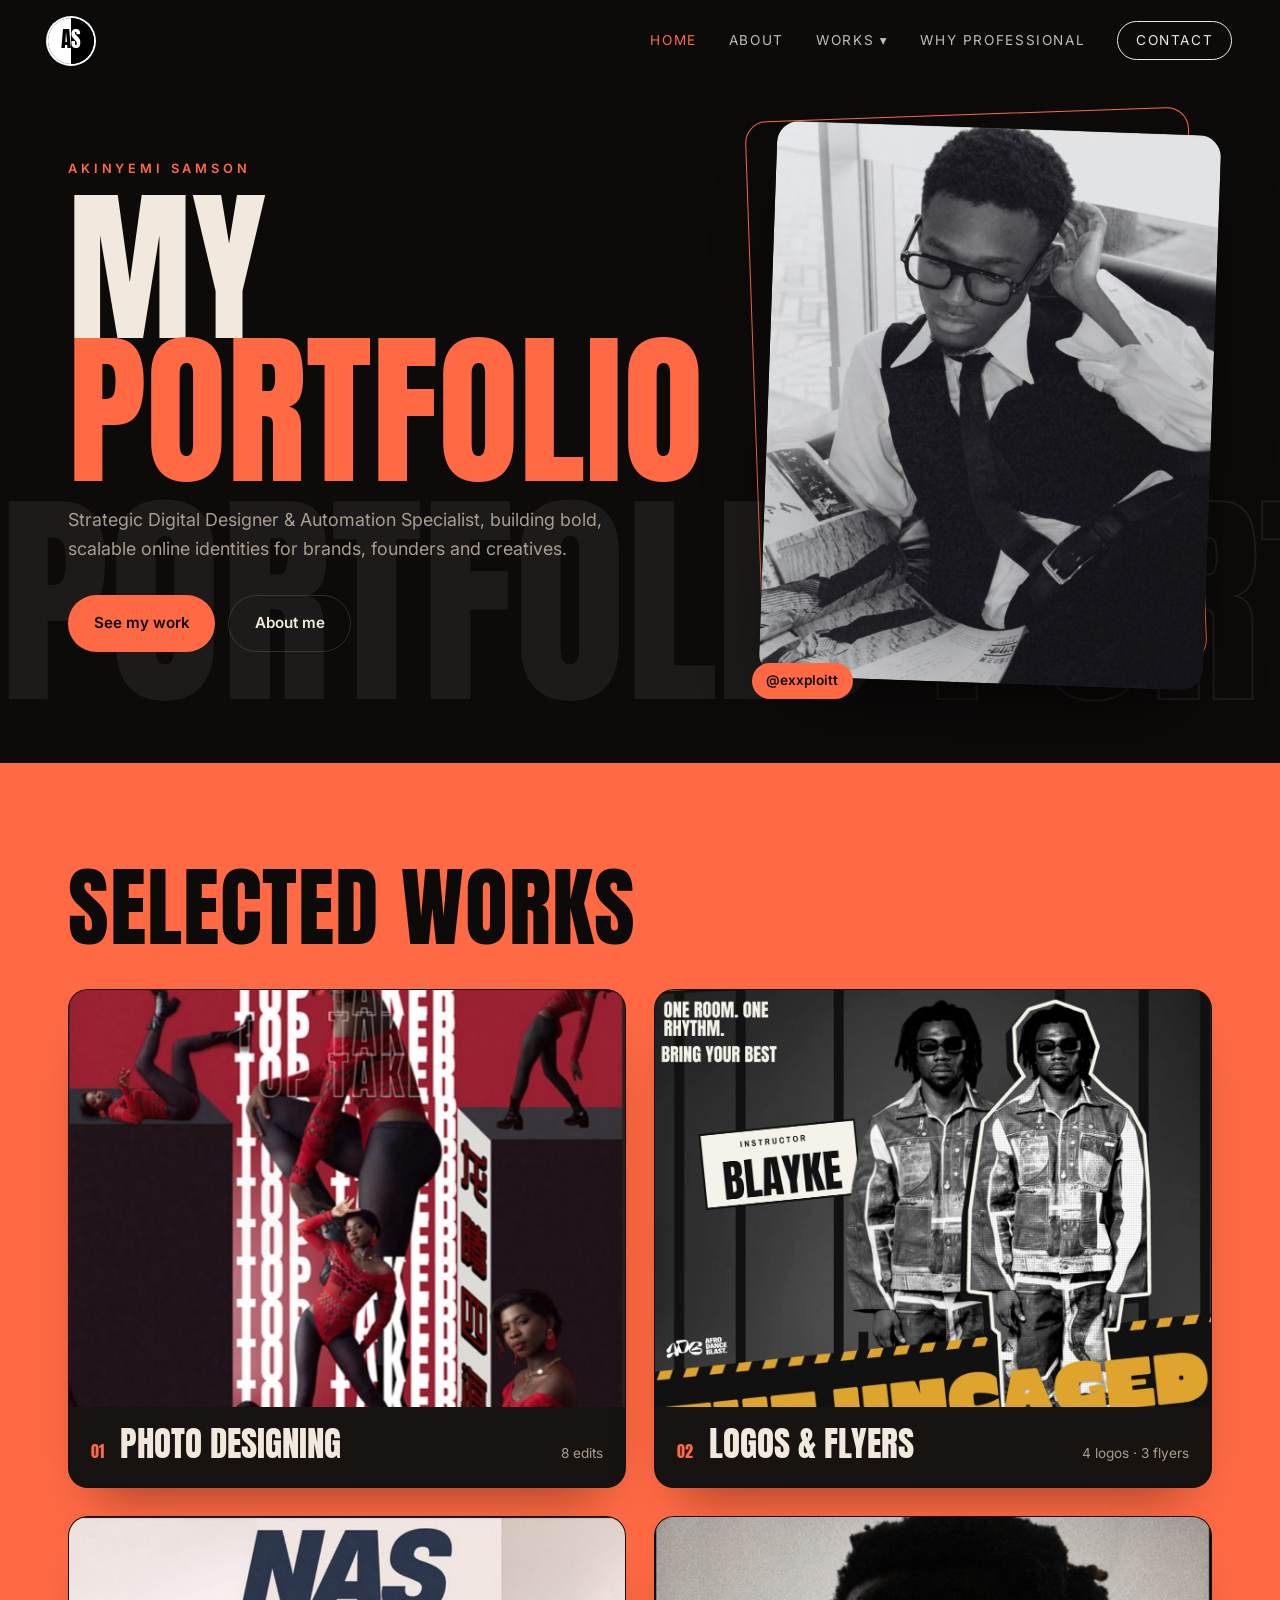
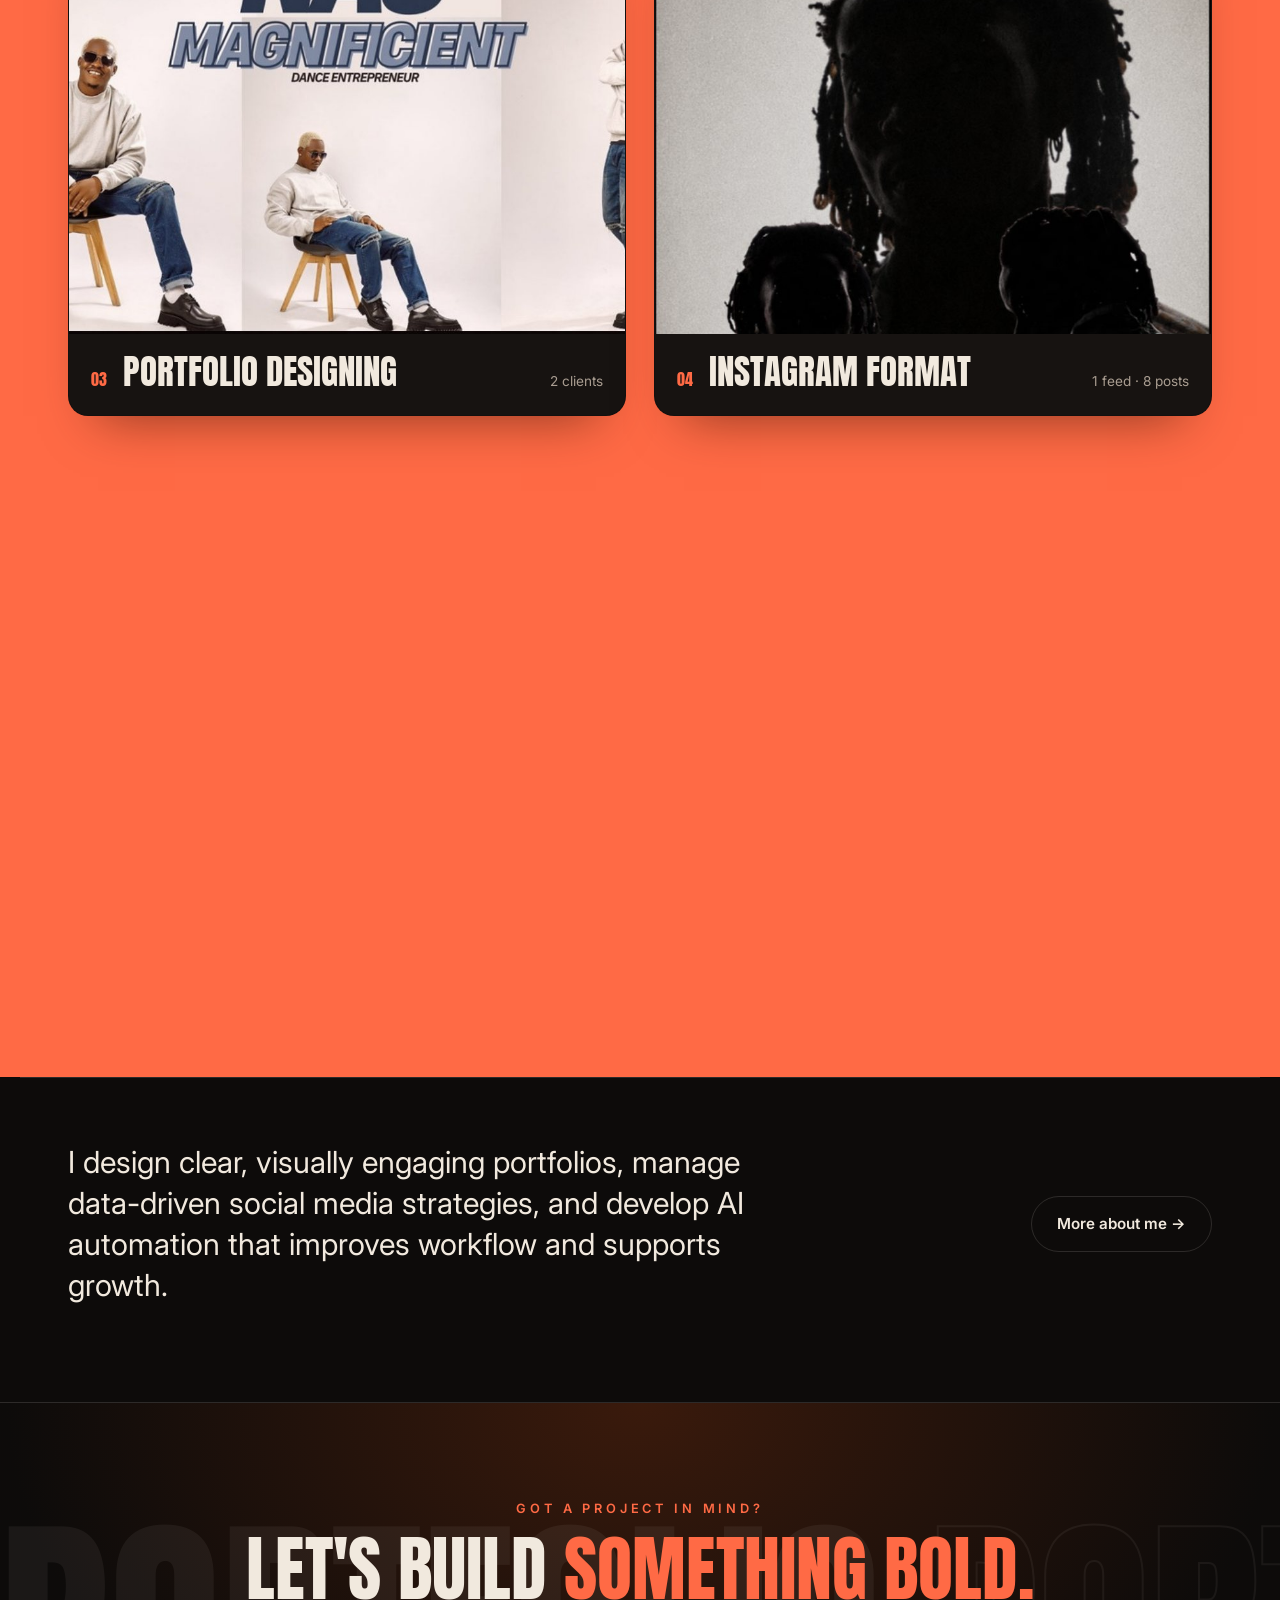
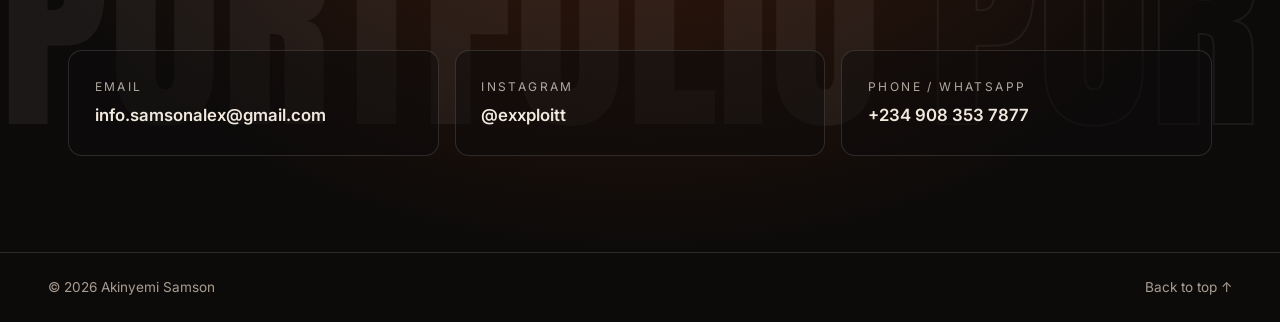
==== commit dfb891af: "Add Why You Need to Be Professional page Explains why each line of work matters, links to the matchi" ====
--- a/index.html
+++ b/index.html
@@ -37,6 +37,7 @@
           <li><a href="awards-plaques.html">Awards &amp; Plaque Designs</a></li>
         </ul>
       </div>
+      <a href="why-professional.html">Why Professional</a>
       <a href="contact.html" class="nav__cta">Contact</a>
     </nav>
   </header>
--- a/styles.css
+++ b/styles.css
@@ -470,20 +470,21 @@
 .night__title { font-family: var(--display); font-weight: 400; text-transform: uppercase; font-size: clamp(2.8rem, 8vw, 6.5rem); line-height: .9; position: relative; z-index: 1; }
 .night__title span { color: var(--coral); }
 .night__stage { position: relative; display: grid; grid-template-columns: repeat(12, minmax(0, 1fr)); align-items: end; }
-.night__stage--one { margin-top: clamp(-2rem, -3vw, -1rem); }
-.night__stage--one .night__photo--wide { grid-column: 1 / 9; grid-row: 1; }
+.night__stage--one { margin-top: clamp(1.5rem, 3vw, 2.5rem); }
+.night__stage--one { column-gap: clamp(1rem, 3vw, 2.5rem); }
+.night__stage--one .night__photo--wide { grid-column: 1 / 8; grid-row: 1; position: relative; z-index: 1; }
 .night__photo .frame { aspect-ratio: 4/3; }
 .night__stage--two .night__photo .frame { aspect-ratio: 3/4; }
 .night__sticker { position: relative; z-index: 3; margin: 0; }
 .night__sticker img { width: 100%; filter: drop-shadow(0 18px 22px rgba(0,0,0,.55)) drop-shadow(0 2px 2px rgba(0,0,0,.4)); }
-.night__sticker--solo { grid-column: 6 / 13; grid-row: 1; transform: rotate(-3deg) translateY(8%); transform-origin: bottom center; }
+.night__sticker--solo { grid-column: 8 / 13; grid-row: 1; transform: rotate(-2deg); transform-origin: bottom center; }
 .night__tag { position: absolute; left: 6%; bottom: 10%; background: var(--coral); color: var(--ink); font-weight: 700; font-size: .85rem; padding: .45rem 1rem; border-radius: 999px; transform: rotate(-4deg); box-shadow: 0 10px 20px -8px rgba(0,0,0,.6); white-space: nowrap; }
-.night__tape { grid-column: 1 / 13; grid-row: 1; align-self: center; z-index: 2; margin: 0 -50vw; background: #f2c230; color: var(--ink); transform: rotate(-4deg); overflow: hidden; white-space: nowrap; padding: .55rem 0; pointer-events: none; box-shadow: 0 12px 30px -10px rgba(0,0,0,.6); }
+.night__tape { grid-column: 1 / 13; grid-row: 1; align-self: center; z-index: 0; margin: 0 -50vw; background: #f2c230; color: var(--ink); transform: rotate(-4deg); overflow: hidden; white-space: nowrap; padding: .55rem 0; pointer-events: none; box-shadow: 0 12px 30px -10px rgba(0,0,0,.6); }
 .night__tape span { display: inline-block; font-weight: 700; letter-spacing: .25em; font-size: .8rem; animation: marquee 40s linear infinite; }
 .night__stage--two { margin-top: clamp(3rem, 6vw, 5rem); gap: 0 clamp(1rem, 2.5vw, 1.75rem); }
-.night__stage--two .night__photo:nth-of-type(2) { grid-column: 6 / 9; grid-row: 1; }
-.night__stage--two .night__photo:nth-of-type(3) { grid-column: 9 / 13; grid-row: 1; transform: translateY(-2.5rem); }
-.night__sticker--duo { grid-column: 1 / 7; grid-row: 1; transform: rotate(2.5deg); margin-right: -3%; z-index: 4; }
+.night__stage--two .night__photo:nth-of-type(2) { grid-column: 7 / 10; grid-row: 1; }
+.night__stage--two .night__photo:nth-of-type(3) { grid-column: 10 / 13; grid-row: 1; transform: translateY(-2.5rem); }
+.night__sticker--duo { grid-column: 1 / 7; grid-row: 1; transform: rotate(2deg); z-index: 4; }
 .night__sticker--duo .night__tag { left: auto; right: 8%; transform: rotate(3deg); }
 
 .flyer-link { display: grid; grid-template-columns: 110px minmax(0, 1fr); gap: 1.4rem; align-items: center; margin-top: clamp(3rem, 6vw, 4.5rem); max-width: 620px; padding: 1rem; border: 1px solid var(--line); border-radius: 18px; background: var(--ink-2); transition: border-color .3s, transform .3s; }
@@ -518,7 +519,7 @@
   .plaques__grid--3, .plaques__grid--2 { grid-template-columns: repeat(2, minmax(0, 1fr)); }
   .plaques__grid--3 .plaque--winner { grid-column: 1 / -1; max-width: 300px; justify-self: center; width: 100%; }
   .night__stage--one .night__photo--wide { grid-column: 1 / 13; }
-  .night__sticker--solo { grid-column: 2 / 13; grid-row: 2; margin-top: -18%; transform: rotate(-3deg); }
+  .night__sticker--solo { grid-column: 2 / 12; grid-row: 2; margin-top: 2.5rem; transform: rotate(-2deg); }
   .night__tape { grid-row: 2; align-self: start; margin-top: 2rem; }
   .night__stage--two .night__photo:nth-of-type(2) { grid-column: 1 / 7; grid-row: 2; }
   .night__stage--two .night__photo:nth-of-type(3) { grid-column: 7 / 13; grid-row: 2; transform: none; }
@@ -527,3 +528,52 @@
   .night__tag { font-size: .75rem; }
   .flyer-link { grid-template-columns: 80px minmax(0, 1fr); }
 }
+
+/* Awards page: heading above the Solo / Duo tabs, set apart from the page header */
+.plaques { margin-top: 0; }
+.plaques__intro { font-size: clamp(1.05rem, 1.6vw, 1.3rem); color: var(--cream); max-width: 44rem; margin-bottom: 1.3rem; }
+
+/* ---------- Why You Need to Be Professional ---------- */
+.why-title { font-size: clamp(3rem, 9vw, 7.5rem); max-width: 14ch; }
+.why-statement { color: var(--coral); font-size: clamp(1.25rem, 2.4vw, 1.9rem); line-height: 1.35; max-width: 36rem; margin-bottom: 1.2rem; font-weight: 500; }
+.why__layout { display: grid; grid-template-columns: minmax(0, 230px) minmax(0, 1fr); gap: clamp(2rem, 6vw, 5rem); align-items: start; }
+.why-toc { position: sticky; top: 6.5rem; }
+.why-toc__label { font-size: .75rem; letter-spacing: .25em; text-transform: uppercase; color: var(--muted); margin-bottom: 1rem; }
+.why-toc ol { list-style: none; display: grid; gap: .2rem; border-left: 1px solid var(--line); }
+.why-toc a { display: flex; gap: .6rem; padding: .4rem .9rem; margin-left: -1px; border-left: 2px solid transparent; color: var(--muted); font-size: .9rem; transition: color .2s, border-color .2s; }
+.why-toc a span { color: var(--coral); font-variant-numeric: tabular-nums; }
+.why-toc a:hover, .why-toc a.is-active { color: var(--cream); border-left-color: var(--coral); }
+.why__article { max-width: 44rem; min-width: 0; }
+.why-item { padding: clamp(2rem, 4vw, 3rem) 0; border-top: 1px solid var(--line); scroll-margin-top: 6rem; }
+.why-item:first-child { border-top: 0; padding-top: 0; }
+.why-item__num { font-family: var(--display); color: var(--coral); font-size: 1.1rem; }
+.why-item__title { font-family: var(--display); font-weight: 400; text-transform: uppercase; font-size: clamp(2rem, 5vw, 3.4rem); line-height: .95; margin: .3rem 0 .9rem; }
+.why-item__lead { color: var(--coral); font-size: clamp(1.1rem, 1.8vw, 1.35rem); font-weight: 600; line-height: 1.4; margin-bottom: .8rem; }
+.why-item > p:not([class]) { color: #cfc6bb; font-size: 1.05rem; line-height: 1.75; }
+.why-item__points { list-style: none; display: grid; gap: .6rem; margin: 1.4rem 0 1.6rem; }
+.why-item__points li { position: relative; padding-left: 1.8rem; color: var(--cream); }
+.why-item__points li::before { content: ""; position: absolute; left: 0; top: .45em; width: 1rem; height: .55rem; border-left: 2px solid var(--coral); border-bottom: 2px solid var(--coral); transform: rotate(-45deg); }
+.why-link { display: inline-flex; align-items: center; gap: 1rem; padding: .5rem 1.2rem .5rem .5rem; border: 1px solid var(--line); border-radius: 14px; background: var(--ink-2); font-weight: 600; font-size: .92rem; transition: border-color .25s, transform .25s; max-width: 100%; }
+.why-link img { width: 64px; height: 64px; object-fit: cover; object-position: top; border-radius: 9px; flex: none; }
+.why-link:hover { border-color: var(--coral); transform: translateY(-2px); }
+.why-link:hover > span { color: var(--coral); }
+.why-link--talk { padding: .85rem 1.3rem; border-radius: 999px; border-color: var(--coral); color: var(--coral); }
+.why-link--talk:hover { background: var(--coral); color: var(--ink); }
+.why-link--talk:hover > span { color: var(--ink); }
+.why-close { margin-top: clamp(1rem, 3vw, 2rem); padding: clamp(2rem, 5vw, 3.5rem); border-radius: 24px; background: #f4f1ec; color: #141110; }
+.why-close__quote { font-family: var(--display); text-transform: uppercase; font-size: clamp(2rem, 5vw, 3.4rem); line-height: .98; margin-bottom: 1.2rem; text-wrap: balance; }
+.why-close__quote span { color: #c4401c; }
+.why-close p:not([class]) { color: #4a433d; line-height: 1.7; margin-bottom: 1.6rem; max-width: 36rem; }
+.why-close .btn--solid { background: #141110; color: #f4f1ec; }
+.why-close .btn--solid:hover { background: var(--coral); color: var(--ink); }
+
+.read-why { display: grid; gap: .4rem; margin-top: clamp(2.5rem, 5vw, 4rem); padding: clamp(1.5rem, 3vw, 2.2rem); border: 1px solid var(--coral); border-radius: 20px; background: linear-gradient(135deg, rgba(255,106,69,.12), transparent 60%); transition: transform .3s, background .3s; }
+.read-why:hover { transform: translateY(-3px); background: linear-gradient(135deg, rgba(255,106,69,.22), transparent 70%); }
+.read-why strong { font-family: var(--display); font-weight: 400; text-transform: uppercase; font-size: clamp(1.8rem, 4vw, 2.8rem); line-height: 1; }
+.read-why > span:last-child { color: var(--muted); }
+
+@media (max-width: 1100px) { .nav__links { gap: 1.4rem; } }
+@media (max-width: 900px) {
+  .why__layout { grid-template-columns: minmax(0, 1fr); }
+  .why-toc { display: none; }
+}
